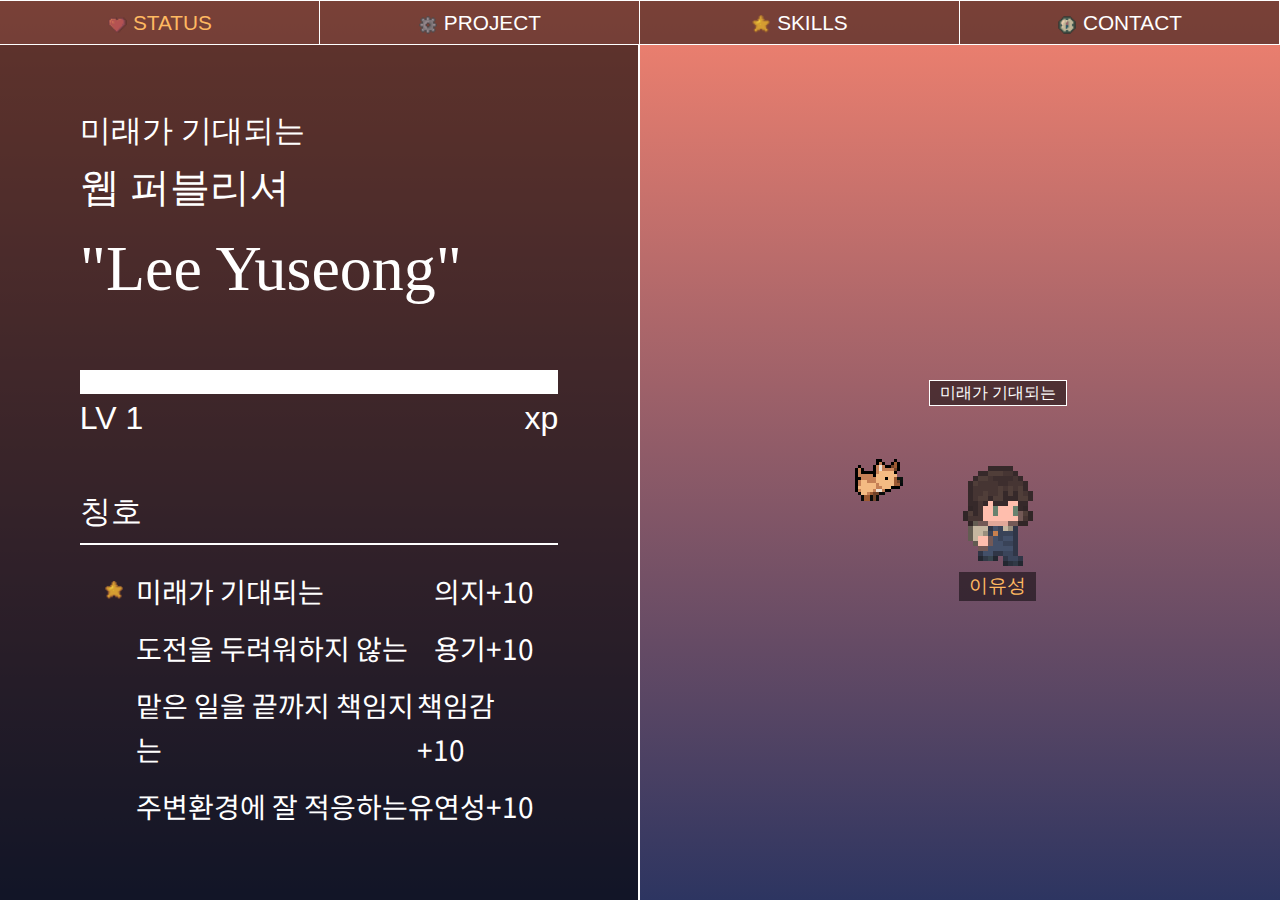
==== index.html @ 813fc41b "style:projectPage" ====
<!doctype html>
<html class="no-js" lang="en">
  <head>
    <meta charset="utf-8" />
    <meta http-equiv="x-ua-compatible" content="ie=edge">
    <meta name="viewport" content="width=device-width, initial-scale=1.0">
    <title>leeyuseong</title>
    
    <!-- desc -->
    <meta name="description" content="이유성 포트폴리오 사이트 입니다.">
    <meta name="keyword" content="웹디자이너,웹퍼블리셔,포트폴리오,자기소개,이력서">

    <!-- favicon -->
    <link rel="icon" href="favicon.ico" type="image/x-icon">
    
    <!-- op -->
    <meta property="og:type" content="website"> 
    <meta property="og:title" content="이유성 | 포트폴리오">
    <meta property="og:description" content="leeyuseong portfolio입니다">
    <meta property="og:image" content="asset/img/opImg.png">
    <meta property="og:url" content="https://leeyuseongportfolio.netlify.app/">

    <!-- webfont -->
    <link rel="preconnect" href="https://fonts.googleapis.com">
    <link rel="preconnect" href="https://fonts.gstatic.com" crossorigin>
    <link href="https://fonts.googleapis.com/css2?family=Noto+Sans+KR:wght@400;700&display=swap" rel="stylesheet">

    <!-- css -->
    <link rel="stylesheet" href="asset/css/normalize.css">
    <link rel="stylesheet" href="asset/css/foundation.min.css">
    <link rel="stylesheet" href="asset/css/style.css">

    <!-- js -->
    <script src="https://cdn.jsdelivr.net/npm/jquery@3.6.0/dist/jquery.min.js"></script>
    <script src="asset/src/foundation.min.js"></script>
    <script src="asset/src/core.js"></script>
  </head>

  <body>
    <div class="wrap">
      <nav>
        <ul class="gnb" data-mobile-app-filter-menu>
          <li class="is-active">
            <a href="#">
              <img src="asset/img/heart.png" alt="heart">
              <span>STATUS</span> 
            </a>
          </li>
          <li>
            <a href="#">
              <img src="asset/img/xhqsl.png" alt="toothedWheel">
              <span>PROJECT</span> 
            </a>
          </li>
          <li>
            <a href="#">
              <img src="asset/img/star.png" alt="star01">
              <span>SKILLS</span> 
            </a>
          </li>
          <li>
            <a href="#">
              <img src="asset/img/map.png" alt="contact">
              <span>CONTACT</span>  
            </a>
          </li>
        </ul>
        <ul class="projectNav">
          <li class="projectNavItem item01 is-active"><a href="#">잔고냉장고</a></li>
          <li class="projectNavItem item02"><a href="#">타워필라테스</a></li>
        </ul>
      </nav>

      <main>
          <div class="statusPage activePage">
            <div class="leftSection">
              <div class="container">
              <div class="nameTag">
                <div class="nameTxt">
                  <h3 class="activeTitle">미래가 기대되는</h3>
                  <h2 class="job">웹 퍼블리셔</h2>
                  <h1 class="myName">"Lee Yuseong"</h1>
                </div>
              </div>
            <div class="exp">
              <div class="fullBox">
                <div class="innerBox"></div>
              </div>
              <div class="expTxt">
                <div class="levelTxt">LV 
                  <span class="levelNum">1</span>
                </div>
                <div class="myExp">xp</div>
              </div>
            </div>
            <div class="title">
              <h3>칭호</h3>
              <ul class="titleList">
                <li class="titleItem equippedTitle">
                  <span class="nameTitle">미래가 기대되는</span>
                  <span class="titleEffet">의지+10</span>
                </li>
                <li class="titleItem">
                  <span class="nameTitle">도전을 두려워하지 않는</span>
                  <span class="titleEffet">용기+10</span>
                </li>
                <li class="titleItem">
                  <span class="nameTitle">맡은 일을 끝까지 책임지는</span>
                  <span class="titleEffet">책임감+10</span>
                </li>
                <li class="titleItem">
                  <span class="nameTitle">주변환경에 잘 적응하는</span>
                  <span class="titleEffet">유연성+10</span>
                </li>
              </ul>
            </div>
            </div>
            </div>
            <div class="rightSection">
              <div class="doggy">
                  <img src="asset/img/doggywalking.gif" alt="taniWalking">
              </div>
              <div class="me">
                <div class="titleBox">
                  미래가 기대되는
                </div>
                <img src="asset/img/meRight.gif" alt="meRight">
                <div class="nameBox">
                  이유성
                </div>
              </div>
            </div>
          </div>
          <div class="projectPage">
            <div class="leftSection">
              <div class="container">
                <section class="projectItem project01 activeProject">
                  <div class="headingContainer">
                    <h3 class="subtitle">01</h3>
                    <h3 class="subtitle">UI & UX Design</h3>
                    <h2 class="nameProject">잔고냉장고</h2>
                  </div>
                  <ul class="projectInfo">                
                    <li class="infoItem contribution">
                      <h4>기여도</h4>
                      <div class="desc">디자인 33%</div>
                    </li>
                    <li class="infoItem process">
                      <h4>설명</h4>
                      <div class="desc">
                        <ul>
                        </ul>
                      </div>
                    </li>
                  </ul>
                  <div class="moreinfo">
                    <a href="#" class="pilatesLink">자세히보기</a>
                    <a href="#" class="githubLink">코드보기</a>
                  </div>
                </section>
                <section class="projectItem project02">
                  <div class="headingContainer">
                    <h3 class="subtitle">02 <br></h3>
                    <h3 class="subtitle">Responsive Website</h3>
                    <h2 class="nameProject">타워필라테스</h2>
                    <div class="hashtag"><strong>&num;웹접근성 &num;웹표준 &num;시맨틱마크업 &num;CSSanimation</strong></div>
                  </div>
                  <ul class="projectInfo"> 
                    <li class="infoItem contribution">
                      <h4>기여도</h4>
                      <div class="desc">디자인 100% + 퍼블리싱 100%</div>
                    </li>
                    <li class="infoItem process">
                      <h4>설명</h4>
                      <div class="desc">
                        <ul>
                          <li><strong>&num; 디자인</strong></li>
                          <li>* ‘독일식 발레핏 필라테스 전문센터' 특징을 고려한 파스텔 컬러</li>
                          <li>* 부드러운 이미지라 굵고 투박한 선보단 얇은 선을 사용</li>
                          <li><strong>&num; 퍼블리싱</strong></li>
                          <li>* 바닐라 자바스크립트 : 스크롤 이벤트 + gnb 클릭 시 body가 밀리는 부분  </li>
                          <li>* 나머지 애니메이션은 css로 구현</li>

                        </ul>
                      </div>
                    </li>
                    <li class="infoItem">
                      <h4>리뷰</h4>
                      <div class="desc">
                        <ul>
                            <li><strong>&num; 디자인</strong></li>
                            <li>* 구상 시 display : grid, flex를 사용하여 퍼블리싱 할 것 고려함</li>
                            <li>* 실제로 퍼블리싱이 어렵지 않았음<br></li>
                            <li><strong>&num; 퍼블리싱</strong></li> 
                            <li>* 작업 당시 자바스크립트 학습중이라 미숙함 </li>
                            <li>* hamburger Menu 클릭 시 직선 변화 애니메이션 넣고 싶음</li>
                            <li>* input:checkbox 태그를 사용하여 순수 CSS animation로 구현</li>
                        </ul>
                      </div>
                    </li>
                  </ul>
                  <div class="moreinfo">
                    <a target="_blank" href="https://inspiring-minsky-9c538f.netlify.app/" class="pilatesLink">자세히보기</a>
                    <a href="https://github.com/meteor-or/pilatesSite" class="githubLink">코드보기</a>
                  </div>
                </section>
              </div>
            </div>
            <div class="rightSection">
              <div  class="frame">
                <div class="frameHeader">
                  <h4>잔고냉장고</h4>
                  <ul class="framebuttons">
                    <li class="minimization">
                      <span class="line ine1"></span>
                    </li>
                    <li class="windowedMode">
                      <span class="box"></span>
                    </li>
                    <li class="close">
                      <span class="line line2"></span>
                      <span class="line line3"></span>
                    </li>
                  </ul>
                </div>
                <div class="frameMain">
                  <img src="asset/img/towerpilates.jpg" alt="towerpilates">
                </div>
              </div>
            </div>
          </div>

              <div class="skillsPage">
                <div class="leftSection">
                  <div class="container">
                  <ul class="skillList">
                    <li class="skillItem">
                      <h3 class="nameSkill ht">html5 & css3</h3>
                    </li>
                    <li class="skillItem">
                      <h3 class="nameSkill js">javascript(ES6+)</h3>
                    </li>
                    <li class="skillItem">
                      <h3 class="nameSkill ph">photoshop,  illustrator, XD</h3>
                    </li>
                    <li class="skillItem">
                      <h3 class="nameSkill git">git & github</h3>
                    </li>
                  </ul>
                  </div>
              </div>
                <div class="rightSection">
                  <h3>DESCRIPTION</h3>
                  <div class="box">
                    <ul class="descTxt">
                      <li class="htTxt activeDesc">콘텐츠 내용에 알맞은 시맨틱 태그로 코드 작성</li> 
                      <li class="htTxt activeDesc">웹 표준 및 웹 접근성을 준수하여 반응형 웹사이트 제작</li>
                      <li class="jsTxt">자바스크립트 ES6문법 이해</li>
                      <li class="jsTxt">제이쿼리 활용하여 다채로운 동적 사이트 제작</li>
                      <li class="jsTxt">다양한 OpenAPI 사용 가능</li>
                      <li class="phTxt">웹 사이트의 시안과 프로토타입 구현</li>
                      <li class="phTxt">마케팅 콘텐츠 , 웹 앱 사이트, 앱 스플래시, UI 디자인 작업</li>
                      <li class="gitTxt">Git으로 코드 버전 관리 Gih Hub로 원할한 협업</li>
                    </ul>
                    
                  </div>
                </div>
            </div>  
            <div class="contactPage">
              <div class="leftSection">
                <div class='wrapper'>
                  <div role='button' class='retro-btn lg primary'>
                    <a class='btn' target="_blank" href="mailto:leonjelly2@naver.com"> 
                      <span class='btn-inner'>
                        <span class='content-wrapper'>
                          <span class='btn-content'>
                            <span class='btn-content-inner' label='CLICK ME!'>
                            </span>
                          </span>
                        </span>
                      </span>
                    </a>
                  </div>
                </div>
              </div>
              <div class="rightSection">
                <div class="frame">
                  <div class="frameHeader">
                    <h4>myroom.exe</h4>
                    <ul class="framebuttons">
                      <li class="minimization">
                        <span class="line ine1"></span>
                      </li>
                      <li class="windowedMode">
                        <span class="box"></span>
                      </li>
                      <li class="close">
                        <span class="line line2"></span>
                        <span class="line line3"></span>
                      </li>
                    </ul>
                  </div>
                  <div class="frameMain">
                    <div class="myroom">
                      <img src="asset/img/meSleep.gif" alt="meSleep">
                      <img src="asset/img/doggySleep.gif" alt="tani">
                      <div class="txtBox">
                        <img src="asset/img/script.png" alt="script">
                        <p class="taniScript">* 둘 다 자고 있다.</p>
                      </div>
                    </div></div>
                </div>     
              </div>
            </div>
          
        </div>

      </main>  
    </div>
    <script src="asset/src/main.js">
    </script>
  </body>
</html>
---- asset/css/style.css ----
/* webFont */
@font-face {
  font-family: "NeoDunggeunmo";
  src: url("https://cdn.jsdelivr.net/gh/projectnoonnu/noonfonts_2001@1.3/NeoDunggeunmo.woff")
    format("woff");
  font-weight: normal;
  font-style: normal;
  unicode-range: U+AC00- U+D7A3;
}
@font-face {
  font-family: "Roboto";
  font-style: normal;
  font-weight: 300;
  unicode-range: U+0041-005A, U+0061-007A, U+0030-0039;
}
@import url("https://fonts.googleapis.com/css2?family=Noto+Sans+KR:wght@400;700&display=swap");

.wrap {
  background: linear-gradient(#f3826f, #2d3561);
  width: 100vw;
  height: 100vh;
  color: #fff;
  font-family: "roboto", "Noto Sans KR", "NeoDunggeunmo", sans-serif;
  overflow: hidden;
}
ul {
  margin: 0;
  list-style: none;
}
h1,
h2,
h3,
h4 {
  font-family: "NeoDunggeunmo";
}
/* nav */
.gnb {
  font-family: "NeoDunggeunmo", sans-serif;
  display: -webkit-flex;
  display: -ms-flexbox;
  display: flex;
  list-style-type: none;
  -webkit-justify-content: space-around;
  -ms-flex-pack: distribute;
  justify-content: space-around;
  margin: 0;
  height: 5vh;
  -webkit-align-items: center;
  -ms-flex-align: center;
  align-items: center;
  border-top: 1px solid #fff;
  border-bottom: 1px solid #fff;
  background-color: rgba(0, 0, 0, 0.5);
  font-size: 1.3rem;
}
.projectNav {
  font-family: "NeoDunggeunmo", sans-serif;
  display: -webkit-flex;
  display: -ms-flexbox;
  display: flex;
  background-color: rgba(0, 0, 0, 0.5);
}
.gnb li {
  border-right: 1px solid #fff;
  width: 25%;
  text-align: center;
}
.gnb li a {
  color: #fff;
  display: block;
  height: 2.8125rem;
  line-height: 2.8125rem;
}
.gnb li img {
  width: 20px;
}
.gnb li.is-active a {
  color: #ffb961;
}
.projectNav li.is-active a {
  color: #ff8474;
}
.projectNav {
  font-family: "NeoDunggeunmo", sans-serif;
  display: none;
  list-style-type: none;
  -webkit-justify-content: space-around;
  -ms-flex-pack: distribute;
  justify-content: space-around;
  margin: 0;
  height: 2.8125rem;
  -webkit-align-items: center;
  -ms-flex-align: center;
  align-items: center;
  border-bottom: 2px solid #fff;
  background-color: rgba(0, 0, 0, 0.5);
  font-size: 1.2rem;
  display: none;
}
.projectNavItem {
  border-right: 2px solid #fff;
}
.projectNavItem {
  width: 25%;
  text-align: center;
}
.projectNavItem a {
  color: #fff;
  display: block;
  height: 2.8125rem;
  line-height: 2.8125rem;
}
.activeFlex {
  display: flex;
  justify-content: flex-start;
}
/* main */

.container {
  width: 75%;
  margin: 10% auto;
}
.leftSection {
  width: 50vw;
  height: 95vh;
  background-color: rgba(0, 0, 0, 0.6);
  border-right: 2px solid #fff;
}
.rightSection {
  width: 50vw;
  height: 95vh;
}

/* statusPage */

.statusPage {
  display: none;
  background: url(https://s3.us-west-2.amazonaws.com/secure.notion-static.com/80d896a8-768b-462c-925f-4fc88f3f2fa0/bg22.gif?X-Amz-Algorithm=AWS4-HMAC-SHA256&X-Amz-Credential=AKIAT73L2G45O3KS52Y5%2F20210913%2Fus-west-2%2Fs3%2Faws4_request&X-Amz-Date=20210913T164911Z&X-Amz-Expires=86400&X-Amz-Signature=0a601115f9487e2da9a6c6a6de953f8863f45f713446283ec2df58bf2f92af90&X-Amz-SignedHeaders=host&response-content-disposition=filename%20%3D%22bg22.gif%22);
  width: 100vw;
}

.nameTag {
  display: flex;
  text-align: left;
  justify-content: space-between;
  align-items: flex-end;
  font-size: 36px;
  margin-bottom: 48px;
  font-weight: normal;
}
.nameTxt .myName {
  font-size: 64px;
  font-weight: normal;
}
.nameTag img[alt="me"] {
  width: 30%;
}

.exp {
  font-family: "NeoDunggeunmo", sans-serif;
  margin-bottom: 10%;
}
.exp .fullBox {
  width: 100%;
  height: 24px;
  border: 4px solid #fff;
}

.exp .innerBox {
  height: 20px;
  background-color: #fff;
  animation: expLevelup 3s infinite;
}
@keyframes expLevelup {
  from {
    width: 0%;
  }
  to {
    width: 100%;
  }
}
.exp .expTxt {
  display: flex;
  justify-content: space-between;
  font-size: 32px;
}

.expTxt .level {
  margin-left: 5px;
}

.title h3 {
  border-bottom: 2px solid #fff;
  font-family: "NeoDunggeunmo";
  padding-bottom: 10px;
}
.titleList {
  font-size: 28px;
  font-family: "Noto Sans KR", sans-serif;
  margin: 24px;
  margin-left: 24px;
}
.titleItem {
  margin-top: 12px;
  display: flex;
  justify-content: space-between;
  cursor: pointer;
}
.titleEffect {
  position: relative;
  right: 0;
}
.nameTitle {
  padding-left: 32px;
}
.equippedTitle {
  background: url(../img/star.png) no-repeat;
  background-position: left 50%;
  background-size: 20px;
}
.statusPage .rightSection {
  display: flex;
  flex-direction: row;
  justify-content: center;
  align-items: center;
}
.rightSection .me {
  font-family: "NeoDunggeunmo";
  position: relative;
  display: flex;
  justify-content: center;
  flex-direction: column;
  align-items: center;
}
.rightSection .titleBox {
  background: rgba(0, 0, 0, 0.5);
  border: 1px solid #fff;
  color: #fff;
  padding: 0 10px;
}
.rightSection .nameBox {
  position: absolute;
  bottom: -35px;
  margin-top: 20px;
  font-size: 1.2rem;
  background-color: rgba(0, 0, 0, 0.5);
  padding: 0 10px;
  color: #ffb961;
}
.rightSection img[alt="taniWalking"] {
}

/**** projectPage ****/

.projectPage .leftSection {
  overflow-y: scroll;
  height: 90vh;
}
.projectPage .leftSection::-webkit-scrollbar {
  background-color: rgba(0, 0, 0, 0);
  width: 10px;
}
.projectPage .leftSection::-webkit-scrollbar-thumb {
  background-color: rgba(0, 0, 0, 0.5);
  border-radius: 20px;
  border: 1px solid rgba(255, 255, 255, 0.4);
}
.projectPage {
  display: none;
}
.projectPage .container {
  width: 90%;
  margin: 0 auto;
  background: rgba(0, 0, 0, 0.3);
  border: thick double #fff;
}
.projectPage h3 {
  font-size: 36px;
  margin-bottom: 0;
}
.projectPage .headingContainer {
  padding: 28px 0;
  text-indent: 28px;
  color: #fff;
  letter-spacing: 0.05em;
  border-bottom: 2px dashed #fff;
}
.nameProject {
  color: #3dd39e;
  text-shadow: 4px 4px 0px #000, 7px 7px 0px rgba(0, 0, 0, 0.2);
}
.projectInfo {
  padding: 72px 0 72px 10px;
  font-size: 24px;
}
.hashtag {
  font-size: 1.5rem;
  text-shadow: none;
}
.projectInfo .desc {
  font-size: 1.3rem;
}
.infoItem ul {
  margin: 0;
}
.desc li {
  background-size: 18px;
  margin-bottom: 10px;
  margin-left: 28px;
}
.infoItem .desc li:nth-child(3) {
  margin-bottom: 48px;
}
.projectInfo .infoItem {
  display: flex;
  justify-content: space-between;
  margin-bottom: 72px;
  flex-direction: column;
}
.contribution .desc {
  text-indent: 28px;
}
.projectInfo .infoItem h4 {
  font-family: "Noto Sans KR", sans-serif;
  width: 20%;
  padding: 5px 10px;
  font-size: 28px;
  color: #fff;
  border-left: 3px solid #fff;
  font-weight: bold;
  text-align: left;
  padding-left: 20px;
  margin-bottom: 36px;
}
.projectInfo .infoItem strong {
  color: #3dd39e;
  /* text-shadow: 4px 4px 0px #8634ff, 7px 7px 0px rgba(0, 0, 0, 0.2); */
  padding: 5px 10px;
  margin-top: 28px;
  font-size: 1.8rem;
}
.moreinfo {
  width: 100%;
  display: flex;
  border-top: 2px solid #fff;
  border-bottom: 4px solid #fff;
  font-family: "NeoDunggeunmo", sans-serif;
}
.moreinfo a {
  width: 50%;
  height: 100px;
  line-height: 100px;
  text-align: center;
  font-size: 1.8rem;
  color: #fff;
}
.moreinfo .pilatesLink {
  border-right: 2px solid #fff;
}
/* windowsFrame */

.rightSection .frame {
  width: 90%;
  margin: 50px auto;
  height: 80vh;
  background-color: #c2c2c3;
  border-top: 7px solid #e3e3e3;
  border-left: 7px solid #e3e3e3;
  border-right: 7px solid #6d6e70;
  border-bottom: 7px solid #6d6e70;
  animation: fadeUp forwards 0.5s;
}

@keyframes fadeUp {
  from {
    opacity: 0;
    transform: translateY(60%);
  }
  to {
    opacity: 1;
    transform: translateY(0);
  }
}

.frameHeader {
  background-color: #2d3561;
  display: flex;
  justify-content: space-between;
  align-items: center;
  padding-left: 24px;
}
.framebuttons {
  display: flex;
}
.framebuttons li {
  position: relative;
  width: 24px;
  height: 24px;
  margin-right: 10px;
  background-color: #c2c2c3;
  border-top: 1px solid #e3e3e3;
  border-left: 1px solid #e3e3e3;
  border-right: 1px solid #6d6e70;
  border-bottom: 1px solid #6d6e70;
}

.framebuttons .line {
  display: block;
  position: absolute;
  width: 20px;
  height: 3px;
  background-color: #000;
}
.minimization .line1 {
  bottom: 0;
}
.windowedMode .box {
  display: block;
  position: absolute;
  width: 20px;
  height: 20px;
  border: 2px solid #000;
  border-top: 4px solid #000;
}
.close .line2 {
  top: 50%;
  transform: translateY(-50%) rotate(45deg);
}
.close .line3 {
  bottom: 50%;
  transform: translateY(50%) rotate(-45deg);
}

.frameMain {
  background-color: #000;
  background-size: cover;
  overflow-y: scroll;
  width: 98%;
  height: 90%;
  margin: 10px auto;
  border: 7px solid #6d6e70;
}
.frameMain img[alt="towerpilates"] {
  width: 100%;
}
/* skills */

.skillsPage {
  display: none;
}
.skillsPage .container {
  margin: 30% auto;
}
.skillItem {
  margin-bottom: 32px;
}
.nameSkill:hover {
  cursor: pointer;
  color: orange;
}
.nameSkill {
  font-family: "roboto", sans-serif;
  font-weight: bold;
  border-left: 5px solid #fff;
  padding-left: 31px;
  text-transform: uppercase;
}
.descSkill {
  font-size: 20px;
  padding-left: 31px;
  text-align-last: left;
  font-weight: ;
}
.skillsPage .rightSection {
  display: flex;
  flex-direction: column;
  align-items: center;
  margin-top: 200px;
}

.box {
  width: 70%;
  border: 4px solid #fff;
  text-align: left;
}
.descTxt {
  margin-left: 28px;
  list-style: disc;
  font-size: 24px;
}

.box li {
  margin: 28px;
  display: none;
}

.descTxt .activeDesc {
  display: list-item;
}
/* contact */

.contactPage {
  font-family: "NeoDunggeunmo";
  display: none;
}
.contactPage .leftSection {
  display: flex;
  align-items: center;
  justify-content: center;
}
.contactPage .leftSection .contactBox {
  border: 3px solid #fff;
  width: fit-content;
  padding: 10px 20px;
  font-size: 2rem;
  color: #fff;
}
.rightSection .contactPage {
  display: flex;
  flex-direction: column;
  align-items: center;
}
.contactPage img[alt="windowsFrame"] {
  position: relative;
  width: 100%;
  height: 80%;
}
.contactPage .myroom {
  height: 100%;
  background: url(../img/myroomNight.png) 50% 0 / 600px no-repeat;
  position: relative;
}
.contactPage img[alt="tani"] {
  position: absolute;
  width: 10%;
  right: 20%;
  top: 50%;
  transform: translateY(50%);
}
.contactPage img[alt="meSleep"] {
  position: absolute;
  right: 21%;
  top: 25%;
}
.contactPage .txtBox {
  position: absolute;
  right: 50%;
  transform: translateX(50%);
  bottom: 0;
  width: 70%;
}
.contactPage .taniScript {
  font-family: "NeoDunggeunmo";
  font-size: 28px;
  margin-left: 36px;
  color: #000;
  position: absolute;
  top: 0;
  line-height: 200px;
}
.contactPage img[alt="script"] {
  width: 300%;
}
.activePage {
  display: flex;
}
.projectItem {
  display: none;
}
.activeProject {
  display: block;
  margin: 10px;
}

/* contactButton */
.wrapper {
  position: relative;
  display: inline-block;
  margin: 35px auto;
}
.header-wrap {
  display: block;
  width: auto;
  height: auto;
  padding: 0;
  text-align: center;
  font-size: 25px;
  font-family: "Press Start 2P", cursive;
  transform: perspective(200px) rotateX(10deg);
  letter-spacing: 0.1em;
  user-select: none;
  text-shadow: 0 -1px 0 #fff, 0 1px 0 #004d40, 0 2px 0 #00483b, 0 3px 0 #004639,
    0 4px 0 #004336, 0 5px 0 #004134, 0 6px 0 #003f32, 0 7px 0 #003d30,
    0 8px 0 #003a2d, 0 9px 0 #00382b, 0 10px 0 #003528, 0 11px 0 #003225,
    0 12px 0 #002f22, 0 13px 0 #002b1e, 0 14px 0 #00281c, 0 15px 0 #001f13,
    0 22px 30px rgba(0, 0, 0, 0.9), 0 22px 30px rgba(0, 0, 0, 0.9),
    0 22px 15px rgba(0, 0, 0, 0.9), 0 11px 15px rgba(0, 0, 0, 0.9),
    0 15px 20px rgba(0, 0, 0, 0.9), 0 15px 11px rgba(0, 0, 0, 0.9),
    0 16px 11px rgba(0, 0, 0, 0.9);
  transition: text-shadow 0.3s ease 0.3s, transform 0.3s ease 0.3s,
    letter-spacing 0.3s ease 0.3s;
}
.header-wrap:hover {
  transition: text-shadow 0.33s ease, transform 0.3s ease,
    letter-spacing 0.3s ease;
  text-shadow: 0 0 0 #004134, 0 1px 0 #00483b, 0 2px 0 #003528,
    0 3px 3px rgba(0, 0, 0, 0.9);
  transform: translate(0px, 15px) perspective(200px) rotateX(10deg);
  letter-spacing: 0.125em;
}
.retro-btn {
  text-transform: uppercase;
  background: 0 0;
}
.retro-btn.lg .btn {
  width: 294px;
  height: 54px;
  font-size: 17px;
  line-height: 50px;
}
.retro-btn.lg
  .btn
  .btn-inner
  .content-wrapper
  .btn-content
  .btn-content-inner:before {
  padding-top: 0;
  letter-spacing: 0.15em;
}
.retro-btn.sm .btn {
  width: 165px;
  height: 37px;
  font-size: 10.5px;
  line-height: 32.5px;
}
.retro-btn.sm
  .btn
  .btn-inner
  .content-wrapper
  .btn-content
  .btn-content-inner:before {
  padding-top: 0;
}
.retro-btn.primary .btn .btn-inner .content-wrapper:before {
  background-color: #051d41;
}
.retro-btn.primary .btn .btn-inner .content-wrapper .btn-content {
  background-color: #0d47a1;
}
.retro-btn .btn {
  -webkit-user-select: none;
  -moz-user-select: none;
  -ms-user-select: none;
  user-select: none;
  -webkit-box-sizing: border-box;
  box-sizing: border-box;
  display: inline-block;
  vertical-align: middle;
  padding-top: 3px;
  position: relative;
  cursor: pointer;
  font-weight: 600;
  font-family: inherit;
  font-style: normal;
  letter-spacing: 0;
  text-rendering: auto;
  text-decoration: none;
  text-align: center;
  -webkit-transition: opacity 0.1s ease-out;
  transition: opacity 0.1s ease-out;
  z-index: 5;
  -webkit-font-smoothing: antialiased;
  width: 240px;
  height: 46px;
  font-size: 12px;
  line-height: 24px;
  background-color: transparent;
  text-decoration-color: initial;
  border-color: initial;
  -webkit-tap-highlight-color: transparent;
}
.retro-btn .btn,
.retro-btn .btn:focus {
  outline-color: 0;
  outline-style: none;
  outline-width: 0;
}
.retro-btn .btn:hover .btn-content-inner:before {
  background-color: rgba(13, 13, 13, 0.1);
}
.retro-btn .btn:before {
  content: " ";
  background-color: rgba(13, 13, 13, 0.3);
  width: calc(100% - 2px);
  height: calc(100% - 4px);
  bottom: -1px;
  left: 1px;
  position: absolute;
  border-radius: 3px;
  z-index: 1;
  -webkit-transition: background 0.12s ease-out,
    -webkit-transform 0.12s ease-out;
  transition: background 0.12s ease-out, -webkit-transform 0.12s ease-out;
  transition: transform 0.12s ease-out, background 0.12s ease-out;
  transition: transform 0.12s ease-out, background 0.12s ease-out,
    -webkit-transform 0.12s ease-out;
}
.retro-btn .btn.btn-left:before {
  -webkit-transform: skewY(1deg) translate3d(0, -0.5px, 0);
  transform: skewY(1deg) translate3d(0, -0.5px, 0);
}
.retro-btn .btn.btn-left .btn-content {
  -webkit-transform: skewY(-1deg);
  transform: skewY(-1deg);
}
.retro-btn .btn.btn-right:before {
  -webkit-transform: skewY(-1deg) translate3d(0, -0.5px, 0);
  transform: skewY(-1deg) translate3d(0, -0.5px, 0);
}
.retro-btn .btn.btn-right .btn-content {
  -webkit-transform: skewY(1deg);
  transform: skewY(1deg);
}
.retro-btn .btn.btn-center:before {
  -webkit-transform: translate3d(0, -1px, 0);
  transform: translate3d(0, -1px, 0);
}
.retro-btn .btn.btn-center .btn-content {
  -webkit-transform: translate3d(0, 1px, 0);
  transform: translate3d(0, 1px, 0);
}
.retro-btn .btn.btn-active .btn-inner .content-wrapper .btn-content {
  -webkit-transition: background 0.12s ease-out, color 0.12s ease-out,
    -webkit-transform 0.12s ease-out;
  transition: background 0.12s ease-out, color 0.12s ease-out,
    -webkit-transform 0.12s ease-out;
  transition: transform 0.12s ease-out, background 0.12s ease-out,
    color 0.12s ease-out;
  transition: transform 0.12s ease-out, background 0.12s ease-out,
    color 0.12s ease-out, -webkit-transform 0.12s ease-out;
  -webkit-transform: translate3d(0, 2px, 0);
  transform: translate3d(0, 2px, 0);
}
.retro-btn
  .btn.btn-active
  .btn-inner
  .content-wrapper
  .btn-content
  .btn-content-inner {
  opacity: 0.1;
}
.retro-btn .btn.btn-active:before {
  -webkit-transform: translate3d(0, -3px, 0);
  transform: translate3d(0, -3px, 0);
}
.retro-btn .btn .btn-inner {
  display: block;
  height: 100%;
}
.retro-btn .btn .btn-inner .content-wrapper {
  position: relative;
  font-family: inherit;
  display: -webkit-box;
  display: -ms-flexbox;
  display: flex;
  -webkit-box-align: stretch;
  -ms-flex-align: stretch;
  align-items: stretch;
  width: 100%;
  height: calc(100% - 3px);
  margin-top: -3px;
}
.retro-btn .btn .btn-inner .content-wrapper:after,
.retro-btn .btn .btn-inner .content-wrapper:before,
.retro-btn .btn .btn-inner .content-wrapper .btn-content:after,
.retro-btn .btn .btn-inner .content-wrapper .btn-content:before,
.retro-btn
  .btn
  .btn-inner
  .content-wrapper
  .btn-content
  .btn-content-inner:before {
  display: block;
  position: absolute;
  width: 100%;
  height: 100%;
  top: 0;
  left: 0;
}
.retro-btn .btn .btn-inner .content-wrapper:before {
  background-image: initial;
  background-color: #004d40;
  content: " ";
  border-radius: 3px;
  top: auto;
  bottom: -3px;
  z-index: 1;
  -webkit-transition: background 0.185s ease-out,
    -webkit-transform 0.185s ease-out;
  transition: background 0.185s ease-out, -webkit-transform 0.185s ease-out;
  transition: transform 0.185s ease-out, background 0.185s ease-out;
  transition: transform 0.185s ease-out, background 0.185s ease-out,
    -webkit-transform 0.185s ease-out;
}
.retro-btn .btn .btn-inner .content-wrapper:after {
  background-color: rgba(13, 13, 13, 0.15);
  content: " ";
  border-radius: 3px;
  z-index: 3;
  width: 0;
  top: 2px;
}
.retro-btn .btn .btn-inner .content-wrapper .btn-content {
  background-image: initial;
  background-color: #26a69a;
  color: #ebf1f8;
  position: relative;
  display: -webkit-box;
  display: -ms-flexbox;
  display: flex;
  -webkit-box-flex: 1;
  -ms-flex: 1;
  flex: 1;
  -webkit-box-align: center;
  -ms-flex-align: center;
  align-items: center;
  -webkit-box-pack: center;
  -ms-flex-pack: center;
  justify-content: center;
  border-radius: 3px;
  text-indent: 0;
  z-index: 3;
  overflow: hidden;
  padding: 0 16px;
  -webkit-transition: border 0.185s ease-out, background 0.185s ease-out,
    color 0.185s ease-out, -webkit-transform 0.185s ease-out;
  transition: border 0.185s ease-out, background 0.185s ease-out,
    color 0.185s ease-out, -webkit-transform 0.185s ease-out;
  transition: border 0.185s ease-out, transform 0.185s ease-out,
    background 0.185s ease-out, color 0.185s ease-out;
  transition: border 0.185s ease-out, transform 0.185s ease-out,
    background 0.185s ease-out, color 0.185s ease-out,
    -webkit-transform 0.185s ease-out;
}
.retro-btn .btn .btn-inner .content-wrapper .btn-content:before,
.retro-btn .btn .btn-inner .content-wrapper .btn-content:after {
  display: -webkit-box;
  display: -ms-flexbox;
  display: flex;
  -webkit-box-align: center;
  -ms-flex-align: center;
  align-items: center;
  -webkit-box-pack: center;
  -ms-flex-pack: center;
  justify-content: center;
  color: rgba(255, 255, 255, 0.8);
  opacity: 0;
  -webkit-transition: opacity 0.1125s ease-out 0.05s,
    -webkit-transform 0.185s ease-out 0.05s;
  transition: opacity 0.1125s ease-out 0.05s,
    -webkit-transform 0.185s ease-out 0.05s;
  transition: transform 0.185s ease-out 0.05s, opacity 0.1125s ease-out 0.05s;
  transition: transform 0.185s ease-out 0.05s, opacity 0.1125s ease-out 0.05s,
    -webkit-transform 0.185s ease-out 0.05s;
}
.retro-btn .btn .btn-inner .content-wrapper .btn-content:before {
  content: " ";
  -webkit-transform: translate3d(0, 50%, 0);
  transform: translate3d(0, 50%, 0);
}
.retro-btn .btn .btn-inner .content-wrapper .btn-content:after {
  content: " ";
  -webkit-transform: translate3d(0, -50%, 0);
  transform: translate3d(0, -50%, 0);
}
.retro-btn .btn .btn-inner .content-wrapper .btn-content .btn-content-inner {
  display: block;
  -webkit-transition: opacity 75ms ease-out 0.1125s;
  transition: opacity 75ms ease-out 0.1125s;
}
.retro-btn
  .btn
  .btn-inner
  .content-wrapper
  .btn-content
  .btn-content-inner:before {
  content: attr(label);
  padding-top: 9.5px;
  font-size: 0.8em;
  letter-spacing: 0.06em;
  -webkit-transition: opacity 0.3s ease-out, background-color 0.1125s ease-in;
  transition: opacity 0.3s ease-out, background-color 0.1125s ease-in;
  opacity: 1;
  z-index: -1;
}
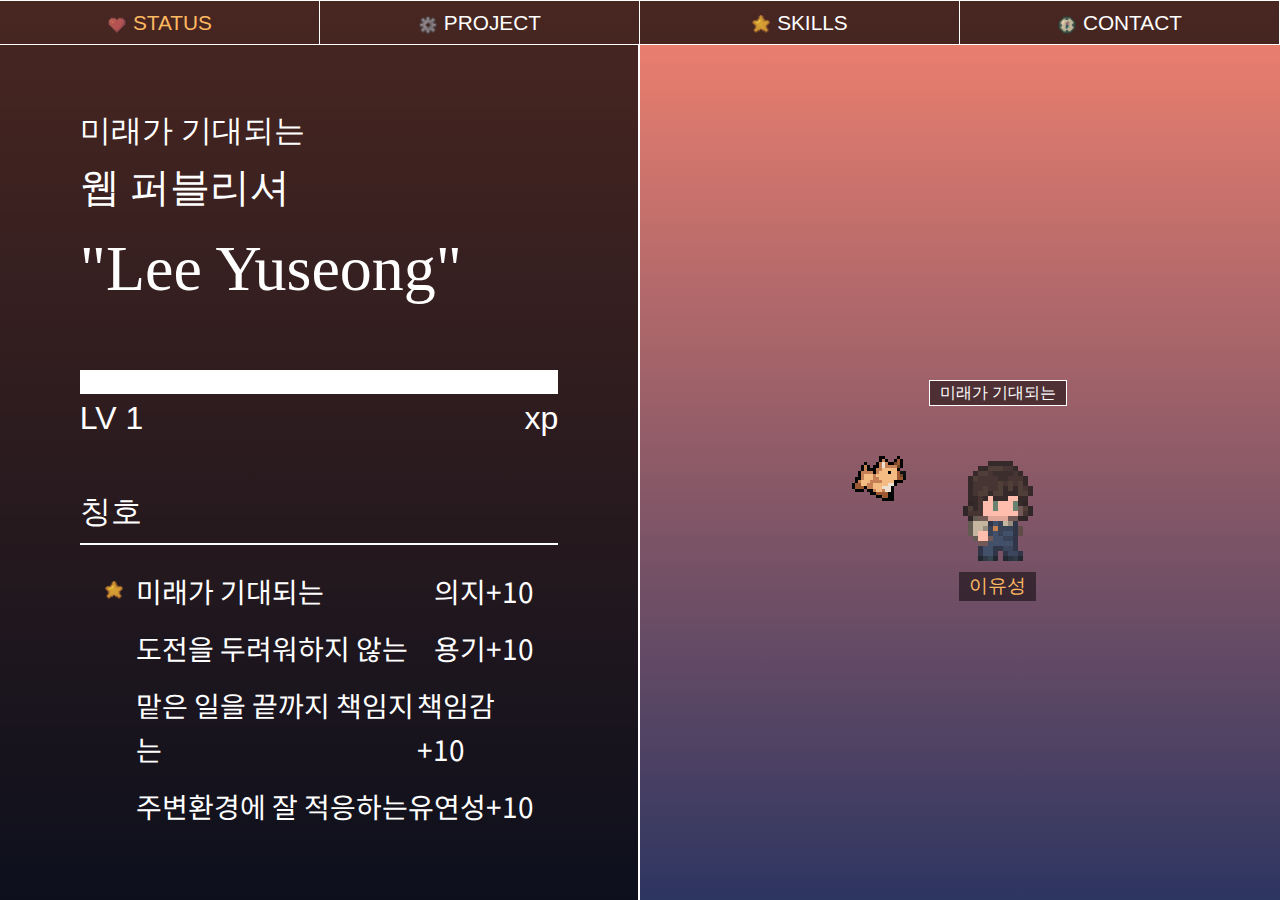
==== commit 07385846: "Feature:json파일을 이용해서 project 내용 추가" ====
--- a/index.html
+++ b/index.html
@@ -32,7 +32,7 @@
 
     <!-- js -->
     <script src="https://cdn.jsdelivr.net/npm/jquery@3.6.0/dist/jquery.min.js"></script>
-    <script src="asset/src/foundation.min.js"></script>
+    <script src="https://cdn.jsdelivr.net/npm/animejs@3.1.0/lib/anime.js?ver=5.3.2"></script>
     <script src="asset/src/core.js"></script>
   </head>
 
@@ -68,6 +68,7 @@
         <ul class="projectNav">
           <li class="projectNavItem item01 is-active"><a href="#">잔고냉장고</a></li>
           <li class="projectNavItem item02"><a href="#">타워필라테스</a></li>
+          <li class="projectNavItem item03"><a href="#">레고 시티경찰</a></li>
         </ul>
       </nav>
 
@@ -96,7 +97,7 @@
             <div class="title">
               <h3>칭호</h3>
               <ul class="titleList">
-                <li class="titleItem equippedTitle">
+                <li  class="titleItem equippedTitle">
                   <span class="nameTitle">미래가 기대되는</span>
                   <span class="titleEffet">의지+10</span>
                 </li>
@@ -134,74 +135,41 @@
           <div class="projectPage">
             <div class="leftSection">
               <div class="container">
-                <section class="projectItem project01 activeProject">
+                <section class="projectItem activeProject">
                   <div class="headingContainer">
-                    <h3 class="subtitle">01</h3>
-                    <h3 class="subtitle">UI & UX Design</h3>
-                    <h2 class="nameProject">잔고냉장고</h2>
-                  </div>
-                  <ul class="projectInfo">                
+                    <div class="hashtag ezkorry-roller"><span>바보바보</span></div>
+                  </div>
+                  <ul class="projectInfo"> 
                     <li class="infoItem contribution">
-                      <h4>기여도</h4>
-                      <div class="desc">디자인 33%</div>
+                      <h4 class="headingOfProject">CONTRIBUTION</h4>
+                      <div class="descOfContribution"></div>
+                    </li>
+                    <li class="infoItem">
+                      <h4 class="headingOfProject">DESCRIOTION</h4>
+                      <div class="descOfDetail">
+                        <ul >
+                        </ul>
+                      </div>
                     </li>
                     <li class="infoItem process">
-                      <h4>설명</h4>
-                      <div class="desc">
+                      <h4 class="headingOfProject">PROCESS</h4>
+                      <div class="descOfProcess">
                         <ul>
                         </ul>
                       </div>
                     </li>
+                    <li class="infoItem">
+                      <h4 class="headingOfProject">REVIEW</h4>
+                      <div class="descOfReview">
+                        <ul>
+
+                        </ul>
+                      </div>
+                    </li>
                   </ul>
                   <div class="moreinfo">
-                    <a href="#" class="pilatesLink">자세히보기</a>
-                    <a href="#" class="githubLink">코드보기</a>
-                  </div>
-                </section>
-                <section class="projectItem project02">
-                  <div class="headingContainer">
-                    <h3 class="subtitle">02 <br></h3>
-                    <h3 class="subtitle">Responsive Website</h3>
-                    <h2 class="nameProject">타워필라테스</h2>
-                    <div class="hashtag"><strong>&num;웹접근성 &num;웹표준 &num;시맨틱마크업 &num;CSSanimation</strong></div>
-                  </div>
-                  <ul class="projectInfo"> 
-                    <li class="infoItem contribution">
-                      <h4>기여도</h4>
-                      <div class="desc">디자인 100% + 퍼블리싱 100%</div>
-                    </li>
-                    <li class="infoItem process">
-                      <h4>설명</h4>
-                      <div class="desc">
-                        <ul>
-                          <li><strong>&num; 디자인</strong></li>
-                          <li>* ‘독일식 발레핏 필라테스 전문센터' 특징을 고려한 파스텔 컬러</li>
-                          <li>* 부드러운 이미지라 굵고 투박한 선보단 얇은 선을 사용</li>
-                          <li><strong>&num; 퍼블리싱</strong></li>
-                          <li>* 바닐라 자바스크립트 : 스크롤 이벤트 + gnb 클릭 시 body가 밀리는 부분  </li>
-                          <li>* 나머지 애니메이션은 css로 구현</li>
-
-                        </ul>
-                      </div>
-                    </li>
-                    <li class="infoItem">
-                      <h4>리뷰</h4>
-                      <div class="desc">
-                        <ul>
-                            <li><strong>&num; 디자인</strong></li>
-                            <li>* 구상 시 display : grid, flex를 사용하여 퍼블리싱 할 것 고려함</li>
-                            <li>* 실제로 퍼블리싱이 어렵지 않았음<br></li>
-                            <li><strong>&num; 퍼블리싱</strong></li> 
-                            <li>* 작업 당시 자바스크립트 학습중이라 미숙함 </li>
-                            <li>* hamburger Menu 클릭 시 직선 변화 애니메이션 넣고 싶음</li>
-                            <li>* input:checkbox 태그를 사용하여 순수 CSS animation로 구현</li>
-                        </ul>
-                      </div>
-                    </li>
-                  </ul>
-                  <div class="moreinfo">
-                    <a target="_blank" href="https://inspiring-minsky-9c538f.netlify.app/" class="pilatesLink">자세히보기</a>
-                    <a href="https://github.com/meteor-or/pilatesSite" class="githubLink">코드보기</a>
+                    <a class="siteLink" target="_blank" href="#">새창으로보기</a>
+                    <a class="githubLink" target="_blank" href="#">과정보기(노션)</a>
                   </div>
                 </section>
               </div>
@@ -209,7 +177,7 @@
             <div class="rightSection">
               <div  class="frame">
                 <div class="frameHeader">
-                  <h4>잔고냉장고</h4>
+                  <h4 class="titleOfFrame">잔고냉장고</h4>
                   <ul class="framebuttons">
                     <li class="minimization">
                       <span class="line ine1"></span>
@@ -224,7 +192,8 @@
                   </ul>
                 </div>
                 <div class="frameMain">
-                  <img src="asset/img/towerpilates.jpg" alt="towerpilates">
+                  <iframe  class="contentInnerFrame " src="https://towerpilates.netlify.app" frameborder="0"></iframe>
+
                 </div>
               </div>
             </div>
@@ -258,6 +227,7 @@
                       <li class="jsTxt">자바스크립트 ES6문법 이해</li>
                       <li class="jsTxt">제이쿼리 활용하여 다채로운 동적 사이트 제작</li>
                       <li class="jsTxt">다양한 OpenAPI 사용 가능</li>
+                      <li class="jsTxt">ajax와 json 사용 가능</li>
                       <li class="phTxt">웹 사이트의 시안과 프로토타입 구현</li>
                       <li class="phTxt">마케팅 콘텐츠 , 웹 앱 사이트, 앱 스플래시, UI 디자인 작업</li>
                       <li class="gitTxt">Git으로 코드 버전 관리 Gih Hub로 원할한 협업</li>
--- a/asset/css/style.css
+++ b/asset/css/style.css
@@ -32,6 +32,13 @@
 h3,
 h4 {
   font-family: "NeoDunggeunmo";
+}
+a {
+  display: block;
+}
+.ezkorry-roller {
+  overflow: hidden;
+  white-space: nowrap;
 }
 /* nav */
 .gnb {
@@ -50,15 +57,10 @@
   align-items: center;
   border-top: 1px solid #fff;
   border-bottom: 1px solid #fff;
-  background-color: rgba(0, 0, 0, 0.5);
+  background-color: rgba(0, 0, 0, 0.7);
   font-size: 1.3rem;
 }
 .projectNav {
-  font-family: "NeoDunggeunmo", sans-serif;
-  display: -webkit-flex;
-  display: -ms-flexbox;
-  display: flex;
-  background-color: rgba(0, 0, 0, 0.5);
 }
 .gnb li {
   border-right: 1px solid #fff;
@@ -93,7 +95,7 @@
   -ms-flex-align: center;
   align-items: center;
   border-bottom: 2px solid #fff;
-  background-color: rgba(0, 0, 0, 0.5);
+  background-color: rgba(0, 0, 0, 0.7);
   font-size: 1.2rem;
   display: none;
 }
@@ -123,7 +125,7 @@
 .leftSection {
   width: 50vw;
   height: 95vh;
-  background-color: rgba(0, 0, 0, 0.6);
+  background-color: rgba(0, 0, 0, 0.7);
   border-right: 2px solid #fff;
 }
 .rightSection {
@@ -135,7 +137,7 @@
 
 .statusPage {
   display: none;
-  background: url(https://s3.us-west-2.amazonaws.com/secure.notion-static.com/80d896a8-768b-462c-925f-4fc88f3f2fa0/bg22.gif?X-Amz-Algorithm=AWS4-HMAC-SHA256&X-Amz-Credential=AKIAT73L2G45O3KS52Y5%2F20210913%2Fus-west-2%2Fs3%2Faws4_request&X-Amz-Date=20210913T164911Z&X-Amz-Expires=86400&X-Amz-Signature=0a601115f9487e2da9a6c6a6de953f8863f45f713446283ec2df58bf2f92af90&X-Amz-SignedHeaders=host&response-content-disposition=filename%20%3D%22bg22.gif%22);
+  background: url(../img/bg22.gif);
   width: 100vw;
 }
 
@@ -170,14 +172,6 @@
   height: 20px;
   background-color: #fff;
   animation: expLevelup 3s infinite;
-}
-@keyframes expLevelup {
-  from {
-    width: 0%;
-  }
-  to {
-    width: 100%;
-  }
 }
 .exp .expTxt {
   display: flex;
@@ -279,23 +273,26 @@
   margin-bottom: 0;
 }
 .projectPage .headingContainer {
+  text-indent: 28px;
+  letter-spacing: 0.05em;
+}
+.mainTitle {
+  color: #03c4a1;
+  -webkit-text-stroke: 1px #000;
+  text-shadow: 4px 4px 0px #000, 7px 7px 0px rgba(0, 0, 0, 0.3);
+}
+.subTitle {
+  color: #03c4a1;
+}
+.projectInfo {
+  font-size: 22px;
+}
+.hashtag {
+  background-color: #03c4a1;
+  font-weight: bold;
   padding: 28px 0;
-  text-indent: 28px;
-  color: #fff;
-  letter-spacing: 0.05em;
-  border-bottom: 2px dashed #fff;
-}
-.nameProject {
-  color: #3dd39e;
-  text-shadow: 4px 4px 0px #000, 7px 7px 0px rgba(0, 0, 0, 0.2);
-}
-.projectInfo {
-  padding: 72px 0 72px 10px;
-  font-size: 24px;
-}
-.hashtag {
-  font-size: 1.5rem;
-  text-shadow: none;
+  font-size: 48px;
+  width: 100%;
 }
 .projectInfo .desc {
   font-size: 1.3rem;
@@ -303,47 +300,61 @@
 .infoItem ul {
   margin: 0;
 }
-.desc li {
-  background-size: 18px;
+.descOfReview,
+.descOfDetail,
+.descOfProcess {
+  margin-bottom: 72px;
+  margin-left: 28px;
+}
+.descOfContribution {
+  margin: 72px 28px;
+}
+:is(.descOfReview, .descOfDetail, .descOfProcess) li {
   margin-bottom: 10px;
-  margin-left: 28px;
-}
-.infoItem .desc li:nth-child(3) {
-  margin-bottom: 48px;
-}
-.projectInfo .infoItem {
+}
+.infoItem {
   display: flex;
   justify-content: space-between;
-  margin-bottom: 72px;
   flex-direction: column;
 }
 .contribution .desc {
   text-indent: 28px;
 }
-.projectInfo .infoItem h4 {
+.projectInfo .infoItem .headingOfProject {
   font-family: "Noto Sans KR", sans-serif;
-  width: 20%;
   padding: 5px 10px;
-  font-size: 28px;
+  font-size: 36px;
   color: #fff;
-  border-left: 3px solid #fff;
+  border-top: 3px solid #fff;
+  border-bottom: 3px solid #fff;
   font-weight: bold;
   text-align: left;
-  padding-left: 20px;
-  margin-bottom: 36px;
-}
-.projectInfo .infoItem strong {
-  color: #3dd39e;
-  /* text-shadow: 4px 4px 0px #8634ff, 7px 7px 0px rgba(0, 0, 0, 0.2); */
+  text-indent: 28px;
+}
+.infoItem strong {
+  display: block;
+  color: #03c4a1;
+  /* text-shadow: 4px 4px 0px #000, 7px 7px 0px rgba(0, 0, 0, 0.2); */
   padding: 5px 10px;
-  margin-top: 28px;
+  margin-top: 72px;
   font-size: 1.8rem;
-}
+  background-color: rgba(0, 0, 0, 0.3);
+  width: fit-content;
+}
+.infoItem strong::before {
+  content: "#";
+}
+.process strong::before {
+  content: "";
+}
+.process 
+/* .projectInfo .infoItem li::before {
+  content: "* ";
+} */
 .moreinfo {
   width: 100%;
   display: flex;
   border-top: 2px solid #fff;
-  border-bottom: 4px solid #fff;
   font-family: "NeoDunggeunmo", sans-serif;
 }
 .moreinfo a {
@@ -354,7 +365,11 @@
   font-size: 1.8rem;
   color: #fff;
 }
-.moreinfo .pilatesLink {
+.moreinfo a:hover {
+  background-color: #fff;
+  color: #000;
+}
+.moreinfo .siteLink {
   border-right: 2px solid #fff;
 }
 /* windowsFrame */
@@ -370,16 +385,9 @@
   border-bottom: 7px solid #6d6e70;
   animation: fadeUp forwards 0.5s;
 }
-
-@keyframes fadeUp {
-  from {
-    opacity: 0;
-    transform: translateY(60%);
-  }
-  to {
-    opacity: 1;
-    transform: translateY(0);
-  }
+.contentInnerFrame {
+  width: 100%;
+  height: 100%;
 }
 
 .frameHeader {
@@ -564,12 +572,8 @@
 .activePage {
   display: flex;
 }
-.projectItem {
-  display: none;
-}
 .activeProject {
   display: block;
-  margin: 10px;
 }
 
 /* contactButton */
@@ -893,3 +897,25 @@
   opacity: 1;
   z-index: -1;
 }
+
+/* keyfrmae */
+
+@keyframes expLevelup {
+  from {
+    width: 0%;
+  }
+  to {
+    width: 100%;
+  }
+}
+
+@keyframes fadeUp {
+  from {
+    opacity: 0;
+    transform: translateY(60%);
+  }
+  to {
+    opacity: 1;
+    transform: translateY(0);
+  }
+}
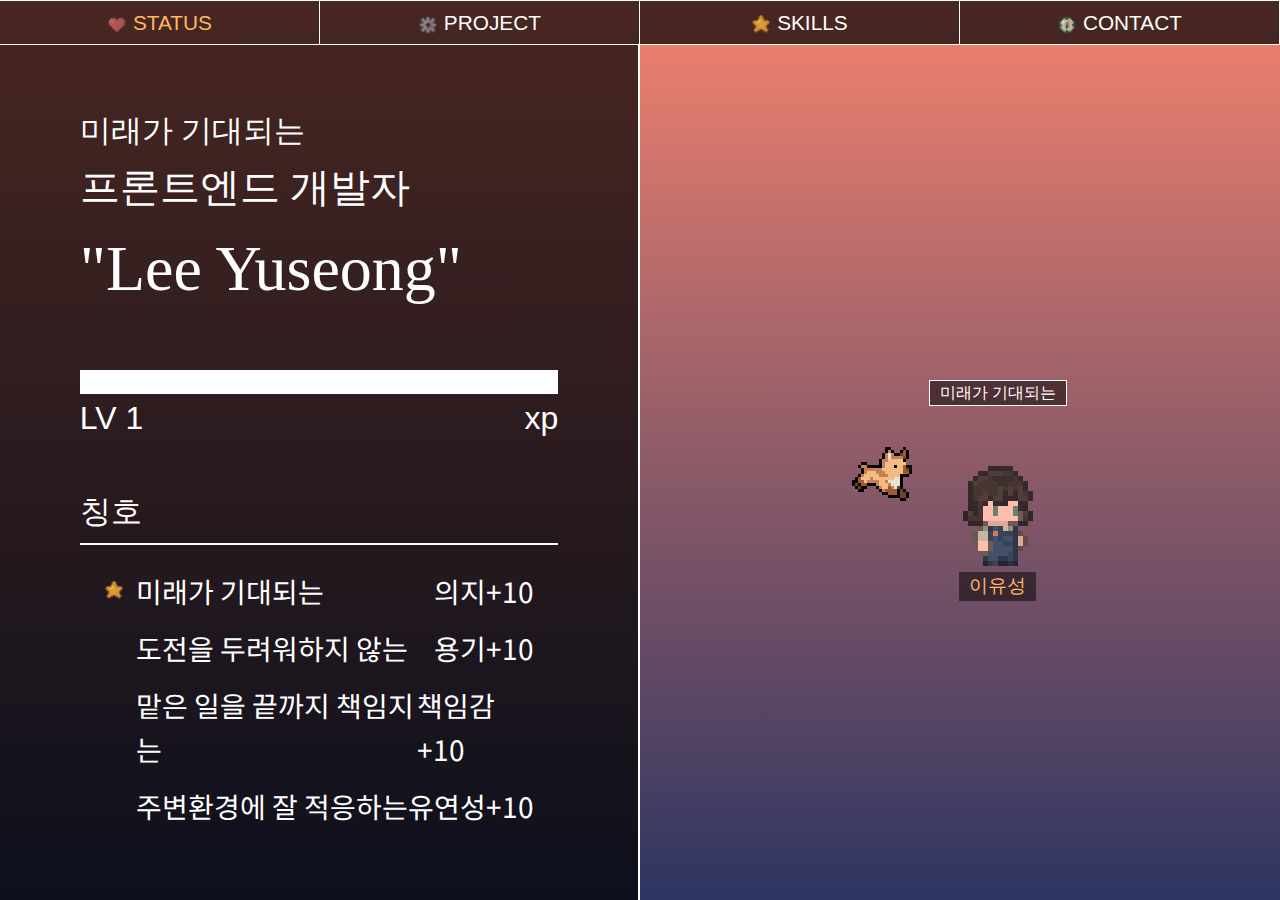
==== commit 8d207ba0: "Feat: projectPage - moblie btn" ====
--- a/index.html
+++ b/index.html
@@ -1,94 +1,96 @@
 <!doctype html>
 <html class="no-js" lang="en">
-  <head>
-    <meta charset="utf-8" />
-    <meta http-equiv="x-ua-compatible" content="ie=edge">
-    <meta name="viewport" content="width=device-width, initial-scale=1.0">
-    <title>leeyuseong</title>
-    
-    <!-- desc -->
-    <meta name="description" content="이유성 포트폴리오 사이트 입니다.">
-    <meta name="keyword" content="웹디자이너,웹퍼블리셔,포트폴리오,자기소개,이력서">
-
-    <!-- favicon -->
-    <link rel="icon" href="favicon.ico" type="image/x-icon">
-    
-    <!-- op -->
-    <meta property="og:type" content="website"> 
-    <meta property="og:title" content="이유성 | 포트폴리오">
-    <meta property="og:description" content="leeyuseong portfolio입니다">
-    <meta property="og:image" content="asset/img/opImg.png">
-    <meta property="og:url" content="https://leeyuseongportfolio.netlify.app/">
-
-    <!-- webfont -->
-    <link rel="preconnect" href="https://fonts.googleapis.com">
-    <link rel="preconnect" href="https://fonts.gstatic.com" crossorigin>
-    <link href="https://fonts.googleapis.com/css2?family=Noto+Sans+KR:wght@400;700&display=swap" rel="stylesheet">
-
-    <!-- css -->
-    <link rel="stylesheet" href="asset/css/normalize.css">
-    <link rel="stylesheet" href="asset/css/foundation.min.css">
-    <link rel="stylesheet" href="asset/css/style.css">
-
-    <!-- js -->
-    <script src="https://cdn.jsdelivr.net/npm/jquery@3.6.0/dist/jquery.min.js"></script>
-    <script src="https://cdn.jsdelivr.net/npm/animejs@3.1.0/lib/anime.js?ver=5.3.2"></script>
-    <script src="asset/src/core.js"></script>
-  </head>
-
-  <body>
-    <div class="wrap">
-      <nav>
-        <ul class="gnb" data-mobile-app-filter-menu>
-          <li class="is-active">
-            <a href="#">
-              <img src="asset/img/heart.png" alt="heart">
-              <span>STATUS</span> 
-            </a>
-          </li>
-          <li>
-            <a href="#">
-              <img src="asset/img/xhqsl.png" alt="toothedWheel">
-              <span>PROJECT</span> 
-            </a>
-          </li>
-          <li>
-            <a href="#">
-              <img src="asset/img/star.png" alt="star01">
-              <span>SKILLS</span> 
-            </a>
-          </li>
-          <li>
-            <a href="#">
-              <img src="asset/img/map.png" alt="contact">
-              <span>CONTACT</span>  
-            </a>
-          </li>
-        </ul>
-        <ul class="projectNav">
-          <li class="projectNavItem item01 is-active"><a href="#">잔고냉장고</a></li>
-          <li class="projectNavItem item02"><a href="#">타워필라테스</a></li>
-          <li class="projectNavItem item03"><a href="#">레고 시티경찰</a></li>
-        </ul>
-      </nav>
-
-      <main>
-          <div class="statusPage activePage">
-            <div class="leftSection">
-              <div class="container">
-              <div class="nameTag">
-                <div class="nameTxt">
-                  <h3 class="activeTitle">미래가 기대되는</h3>
-                  <h2 class="job">웹 퍼블리셔</h2>
-                  <h1 class="myName">"Lee Yuseong"</h1>
-                </div>
-              </div>
+
+<head>
+  <meta charset="utf-8" />
+  <meta http-equiv="x-ua-compatible" content="ie=edge">
+  <meta name="viewport" content="width=device-width, initial-scale=1.0">
+  <title>leeyuseong</title>
+
+  <!-- desc -->
+  <meta name="description" content="이유성 포트폴리오 사이트 입니다.">
+  <meta name="keyword" content="프론트엔드,개발자,포트폴리오,자기소개,이력서">
+
+  <!-- favicon -->
+  <link rel="icon" href="favicon.ico" type="image/x-icon">
+
+  <!-- op -->
+  <meta property="og:type" content="website">
+  <meta property="og:title" content="이유성 | 포트폴리오">
+  <meta property="og:description" content="leeyuseong portfolio입니다">
+  <meta property="og:image" content="asset/img/opImg.png">
+  <meta property="og:url" content="https://leeyuseongportfolio.netlify.app/">
+
+  <!-- webfont -->
+  <link rel="preconnect" href="https://fonts.googleapis.com">
+  <link rel="preconnect" href="https://fonts.gstatic.com" crossorigin>
+  <link href="https://fonts.googleapis.com/css2?family=Noto+Sans+KR:wght@400;700&display=swap" rel="stylesheet">
+
+  <!-- css -->
+  <link rel="stylesheet" href="asset/css/normalize.css">
+  <link rel="stylesheet" href="asset/css/foundation.min.css">
+  <link rel="stylesheet" href="asset/css/style.css">
+
+  <!-- js -->
+  <script src="https://cdn.jsdelivr.net/npm/jquery@3.6.0/dist/jquery.min.js"></script>
+  <script src="https://cdn.jsdelivr.net/npm/animejs@3.1.0/lib/anime.js?ver=5.3.2"></script>
+  <script src="asset/src/core.js"></script>
+</head>
+
+<body>
+  <div class="wrap">
+    <nav>
+      <ul class="gnb" data-mobile-app-filter-menu>
+        <li class="is-active">
+          <a href="#">
+            <img src="asset/img/heart.png" alt="heart">
+            <span>STATUS</span>
+          </a>
+        </li>
+        <li>
+          <a href="#">
+            <img src="asset/img/xhqsl.png" alt="toothedWheel">
+            <span>PROJECT</span>
+          </a>
+        </li>
+        <li>
+          <a href="#">
+            <img src="asset/img/star.png" alt="star01">
+            <span>SKILLS</span>
+          </a>
+        </li>
+        <li>
+          <a href="#">
+            <img src="asset/img/map.png" alt="contact">
+            <span>CONTACT</span>
+          </a>
+        </li>
+      </ul>
+      <ul class="projectNav">
+        <li class="projectNavItem item03 is-active"><a href="#">오늘 전장</a></li>
+        <li class="projectNavItem item03"><a href="#">레고 시티경찰</a></li>
+        <li class="projectNavItem item02"><a href="#">타워필라테스</a></li>
+        <li class="projectNavItem item01 "><a href="#">잔고냉장고</a></li>
+      </ul>
+    </nav>
+
+    <main>
+      <div class="statusPage activePage">
+        <div class="leftSection">
+          <div class="container">
+            <div class="nameTag">
+              <div class="nameTxt">
+                <h3 class="activeTitle">미래가 기대되는</h3>
+                <h2 class="job">프론트엔드 개발자</h2>
+                <h1 class="myName">"Lee Yuseong"</h1>
+              </div>
+            </div>
             <div class="exp">
               <div class="fullBox">
                 <div class="innerBox"></div>
               </div>
               <div class="expTxt">
-                <div class="levelTxt">LV 
+                <div class="levelTxt">LV
                   <span class="levelNum">1</span>
                 </div>
                 <div class="myExp">xp</div>
@@ -97,7 +99,7 @@
             <div class="title">
               <h3>칭호</h3>
               <ul class="titleList">
-                <li  class="titleItem equippedTitle">
+                <li class="titleItem equippedTitle">
                   <span class="nameTitle">미래가 기대되는</span>
                   <span class="titleEffet">의지+10</span>
                 </li>
@@ -115,179 +117,184 @@
                 </li>
               </ul>
             </div>
-            </div>
-            </div>
-            <div class="rightSection">
-              <div class="doggy">
-                  <img src="asset/img/doggywalking.gif" alt="taniWalking">
-              </div>
-              <div class="me">
-                <div class="titleBox">
-                  미래가 기대되는
+          </div>
+        </div>
+        <div class="rightSection">
+          <div class="doggy">
+            <img src="asset/img/doggywalking.gif" alt="taniWalking">
+          </div>
+          <div class="me">
+            <div class="titleBox">
+              미래가 기대되는
+            </div>
+            <img src="asset/img/meRight.gif" alt="meRight">
+            <div class="nameBox">
+              이유성
+            </div>
+          </div>
+        </div>
+      </div>
+      <div class="projectPage">
+        <div class="leftSection">
+          <div class="container">
+            <section class="projectItem activeProject">
+              <div class="headingContainer">
+                <div class="hashtag ezkorry-roller ">
+                  <span>바보바보</span>
                 </div>
-                <img src="asset/img/meRight.gif" alt="meRight">
-                <div class="nameBox">
-                  이유성
-                </div>
-              </div>
-            </div>
-          </div>
-          <div class="projectPage">
-            <div class="leftSection">
-              <div class="container">
-                <section class="projectItem activeProject">
-                  <div class="headingContainer">
-                    <div class="hashtag ezkorry-roller"><span>바보바보</span></div>
-                  </div>
-                  <ul class="projectInfo"> 
-                    <li class="infoItem contribution">
-                      <h4 class="headingOfProject">CONTRIBUTION</h4>
-                      <div class="descOfContribution"></div>
-                    </li>
-                    <li class="infoItem">
-                      <h4 class="headingOfProject">DESCRIOTION</h4>
-                      <div class="descOfDetail">
-                        <ul >
-                        </ul>
-                      </div>
-                    </li>
-                    <li class="infoItem process">
-                      <h4 class="headingOfProject">PROCESS</h4>
-                      <div class="descOfProcess">
-                        <ul>
-                        </ul>
-                      </div>
-                    </li>
-                    <li class="infoItem">
-                      <h4 class="headingOfProject">REVIEW</h4>
-                      <div class="descOfReview">
-                        <ul>
-
-                        </ul>
-                      </div>
-                    </li>
-                  </ul>
-                  <div class="moreinfo">
-                    <a class="siteLink" target="_blank" href="#">새창으로보기</a>
-                    <a class="githubLink" target="_blank" href="#">과정보기(노션)</a>
-                  </div>
-                </section>
-              </div>
-            </div>
-            <div class="rightSection">
-              <div  class="frame">
-                <div class="frameHeader">
-                  <h4 class="titleOfFrame">잔고냉장고</h4>
-                  <ul class="framebuttons">
-                    <li class="minimization">
-                      <span class="line ine1"></span>
-                    </li>
-                    <li class="windowedMode">
-                      <span class="box"></span>
-                    </li>
-                    <li class="close">
-                      <span class="line line2"></span>
-                      <span class="line line3"></span>
-                    </li>
-                  </ul>
-                </div>
-                <div class="frameMain">
-                  <iframe  class="contentInnerFrame " src="https://towerpilates.netlify.app" frameborder="0"></iframe>
-
-                </div>
-              </div>
-            </div>
-          </div>
-
-              <div class="skillsPage">
-                <div class="leftSection">
-                  <div class="container">
-                  <ul class="skillList">
-                    <li class="skillItem">
-                      <h3 class="nameSkill ht">html5 & css3</h3>
-                    </li>
-                    <li class="skillItem">
-                      <h3 class="nameSkill js">javascript(ES6+)</h3>
-                    </li>
-                    <li class="skillItem">
-                      <h3 class="nameSkill ph">photoshop,  illustrator, XD</h3>
-                    </li>
-                    <li class="skillItem">
-                      <h3 class="nameSkill git">git & github</h3>
-                    </li>
-                  </ul>
-                  </div>
-              </div>
-                <div class="rightSection">
-                  <h3>DESCRIPTION</h3>
-                  <div class="box">
-                    <ul class="descTxt">
-                      <li class="htTxt activeDesc">콘텐츠 내용에 알맞은 시맨틱 태그로 코드 작성</li> 
-                      <li class="htTxt activeDesc">웹 표준 및 웹 접근성을 준수하여 반응형 웹사이트 제작</li>
-                      <li class="jsTxt">자바스크립트 ES6문법 이해</li>
-                      <li class="jsTxt">제이쿼리 활용하여 다채로운 동적 사이트 제작</li>
-                      <li class="jsTxt">다양한 OpenAPI 사용 가능</li>
-                      <li class="jsTxt">ajax와 json 사용 가능</li>
-                      <li class="phTxt">웹 사이트의 시안과 프로토타입 구현</li>
-                      <li class="phTxt">마케팅 콘텐츠 , 웹 앱 사이트, 앱 스플래시, UI 디자인 작업</li>
-                      <li class="gitTxt">Git으로 코드 버전 관리 Gih Hub로 원할한 협업</li>
-                    </ul>
-                    
-                  </div>
-                </div>
-            </div>  
-            <div class="contactPage">
-              <div class="leftSection">
-                <div class='wrapper'>
-                  <div role='button' class='retro-btn lg primary'>
-                    <a class='btn' target="_blank" href="mailto:leonjelly2@naver.com"> 
-                      <span class='btn-inner'>
-                        <span class='content-wrapper'>
-                          <span class='btn-content'>
-                            <span class='btn-content-inner' label='CLICK ME!'>
-                            </span>
-                          </span>
-                        </span>
-                      </span>
-                    </a>
-                  </div>
-                </div>
-              </div>
-              <div class="rightSection">
-                <div class="frame">
-                  <div class="frameHeader">
-                    <h4>myroom.exe</h4>
-                    <ul class="framebuttons">
-                      <li class="minimization">
-                        <span class="line ine1"></span>
-                      </li>
-                      <li class="windowedMode">
-                        <span class="box"></span>
-                      </li>
-                      <li class="close">
-                        <span class="line line2"></span>
-                        <span class="line line3"></span>
-                      </li>
+              </div>
+              <ul class="projectInfo">
+                <li class="infoItem contribution">
+                  <h4 class="headingOfProject">CONTRIBUTION</h4>
+                  <div class="descOfContribution"></div>
+                </li>
+                <li class="infoItem">
+                  <h4 class="headingOfProject">DESCRIOTION</h4>
+                  <div class="descOfDetail">
+                    <ul>
                     </ul>
                   </div>
-                  <div class="frameMain">
-                    <div class="myroom">
-                      <img src="asset/img/meSleep.gif" alt="meSleep">
-                      <img src="asset/img/doggySleep.gif" alt="tani">
-                      <div class="txtBox">
-                        <img src="asset/img/script.png" alt="script">
-                        <p class="taniScript">* 둘 다 자고 있다.</p>
-                      </div>
-                    </div></div>
-                </div>     
-              </div>
-            </div>
-          
-        </div>
-
-      </main>  
-    </div>
-    <script src="asset/src/main.js">
-    </script>
-  </body>
-</html>
+                </li>
+                <li class="infoItem process">
+                  <h4 class="headingOfProject">PROCESS</h4>
+                  <div class="descOfProcess">
+                    <ul>
+                    </ul>
+                  </div>
+                </li>
+                <li class="infoItem">
+                  <h4 class="headingOfProject">REVIEW</h4>
+                  <div class="descOfReview">
+                    <ul>
+                    </ul>
+                  </div>
+                </li>
+              </ul>
+              <div class="moreinfo">
+                <a class="siteLink" target="_blank" href="#">새창으로보기</a>
+                <a class="githubLink" target="_blank" href="#">과정보기</a>
+              </div>
+            </section>
+          </div>
+        </div>
+        <div class="rightSection">
+          <div class="frame">
+            <div class="frameHeader">
+              <h4 class="titleOfFrame">잔고냉장고</h4>
+              <ul class="framebuttons">
+                <li class="mobileBtn" title="모바일 크기로 보기">
+                  <span class="box"></span>
+                </li>
+                <li class="windowedMode" title="전체 화면으로 보기">
+                  <span class="box"></span>
+                </li>
+              </ul>
+            </div>
+            <div class="frameMain">
+              <iframe class="contentInnerFrame " src="https://towerpilates.netlify.app" frameborder="0"></iframe>
+
+            </div>
+          </div>
+        </div>
+      </div>
+
+      <div class="skillsPage">
+        <div class="leftSection">
+          <div class="container">
+            <ul class="skillList">
+              <li class="skillItem">
+                <h3 class="nameSkill ht">html5 & css3</h3>
+              </li>
+              <li class="skillItem">
+                <h3 class="nameSkill js">javascript(ES6+)</h3>
+              </li>
+              <li class="skillItem">
+                <h3 class="nameSkill">React</h3>
+              </li>
+              <li class="skillItem">
+                <h3 class="nameSkill ph">photoshop, illustrator, XD</h3>
+              </li>
+              <li class="skillItem">
+                <h3 class="nameSkill git">git & github</h3>
+              </li>
+            </ul>
+          </div>
+        </div>
+        <div class="rightSection">
+          <h3>DESCRIPTION</h3>
+          <div class="box">
+            <ul class="descTxt">
+              <li class="htTxt activeDesc">콘텐츠 내용에 알맞은 시맨틱 태그로 코드 작성</li>
+              <li class="htTxt activeDesc">웹 표준 및 웹 접근성을 준수하여 반응형 웹사이트 제작</li>
+              <li class="jsTxt">자바스크립트 ES6문법 이해</li>
+              <li class="jsTxt">제이쿼리 활용하여 다채로운 동적 사이트 제작</li>
+              <li class="jsTxt">다양한 OpenAPI 사용 가능</li>
+              <li class="jsTxt">ajax와 json 사용 가능</li>
+              <li class="phTxt">웹 사이트의 시안과 프로토타입 구현</li>
+              <li class="phTxt">마케팅 콘텐츠 , 웹 앱 사이트, 앱 스플래시, UI 디자인 작업</li>
+              <li class="gitTxt">Git으로 코드 버전 관리 Gih Hub로 원할한 협업</li>
+              <li class="reactTxt">함수 스타일로 컴포넌트를 작성할 수 있습니다.</li>
+              <li class="reactTxt">라이브러리를 import 하여 워</li>
+              <li class="reactTxt"></li>
+            </ul>
+
+          </div>
+        </div>
+      </div>
+      <div class="contactPage">
+        <div class="leftSection">
+          <div class='wrapper'>
+            <div role='button' class='retro-btn lg primary'>
+              <a class='btn' target="_blank" href="mailto:metemone@naver.com">
+                <span class='btn-inner'>
+                  <span class='content-wrapper'>
+                    <span class='btn-content'>
+                      <span class='btn-content-inner' label='CLICK ME!'>
+                      </span>
+                    </span>
+                  </span>
+                </span>
+              </a>
+            </div>
+          </div>
+        </div>
+        <div class="rightSection">
+          <div class="frame">
+            <div class="frameHeader">
+              <h4>myroom.exe</h4>
+              <ul class="framebuttons">
+                <li class="minimization">
+                  <span class="line ine1"></span>
+                </li>
+                <li class="windowedMode">
+                  <span class="box"></span>
+                </li>
+                <li class="close">
+                  <span class="line line2"></span>
+                  <span class="line line3"></span>
+                </li>
+              </ul>
+            </div>
+            <div class="frameMain">
+              <div class="myroom">
+                <img src="asset/img/meSleep.gif" alt="meSleep">
+                <img src="asset/img/doggySleep.gif" alt="tani">
+                <div class="txtBox">
+                  <img src="asset/img/script.png" alt="script">
+                  <p class="taniScript">* 둘 다 자고 있다.</p>
+                </div>
+              </div>
+            </div>
+          </div>
+        </div>
+      </div>
+
+  </div>
+
+  </main>
+  </div>
+  <script src="asset/src/main.js">
+  </script>
+</body>
+
+</html>--- a/asset/css/style.css
+++ b/asset/css/style.css
@@ -133,14 +133,17 @@
   height: 95vh;
 }
 
-/* statusPage */
+/******** statusPage **********/
 
 .statusPage {
   display: none;
-  background: url(../img/bg22.gif);
+  background-image: url(../img/bg.gif);
+  background-size: cover;
   width: 100vw;
 }
-
+.statusPage .leftSection {
+  overflow: scroll;
+}
 .nameTag {
   display: flex;
   text-align: left;
@@ -250,6 +253,9 @@
   overflow-y: scroll;
   height: 90vh;
 }
+.projectPage .leftSection.displayNone {
+  display: none;
+}
 .projectPage .leftSection::-webkit-scrollbar {
   background-color: rgba(0, 0, 0, 0);
   width: 10px;
@@ -263,10 +269,9 @@
   display: none;
 }
 .projectPage .container {
-  width: 90%;
+  width: 100%;
   margin: 0 auto;
   background: rgba(0, 0, 0, 0.3);
-  border: thick double #fff;
 }
 .projectPage h3 {
   font-size: 36px;
@@ -347,10 +352,6 @@
 .process strong::before {
   content: "";
 }
-.process 
-/* .projectInfo .infoItem li::before {
-  content: "* ";
-} */
 .moreinfo {
   width: 100%;
   display: flex;
@@ -376,8 +377,9 @@
 
 .rightSection .frame {
   width: 90%;
+  height: 80vh;
+
   margin: 50px auto;
-  height: 80vh;
   background-color: #c2c2c3;
   border-top: 7px solid #e3e3e3;
   border-left: 7px solid #e3e3e3;
@@ -385,6 +387,17 @@
   border-bottom: 7px solid #6d6e70;
   animation: fadeUp forwards 0.5s;
 }
+.rightSection .frame.fullmode {
+  width: 100vw;
+  height: 100vh;
+  position: absolute;
+  top: 0;
+  margin: 0;
+}
+.rightSection .frame.moblie__mode {
+  width: 400px;
+}
+
 .contentInnerFrame {
   width: 100%;
   height: 100%;
@@ -419,8 +432,20 @@
   height: 3px;
   background-color: #000;
 }
-.minimization .line1 {
-  bottom: 0;
+.mobileBtn {
+  cursor: pointer;
+}
+.mobileBtn .box {
+  position: absolute;
+  width: 14px;
+  margin-left: 3px;
+  height: 20px;
+  border: 2px solid #000;
+  border-top: 4px solid #000;
+  border-bottom: 4px solid #000;
+}
+.windowedMode {
+  cursor: pointer;
 }
 .windowedMode .box {
   display: block;
@@ -430,13 +455,14 @@
   border: 2px solid #000;
   border-top: 4px solid #000;
 }
-.close .line2 {
-  top: 50%;
-  transform: translateY(-50%) rotate(45deg);
-}
-.close .line3 {
-  bottom: 50%;
-  transform: translateY(50%) rotate(-45deg);
+
+.tabletBtn .box {
+  position: absolute;
+  width: 15px;
+  height: 20px;
+  margin-left: 2px;
+  border: 2px solid #000;
+  border-top: 4px solid #000;
 }
 
 .frameMain {
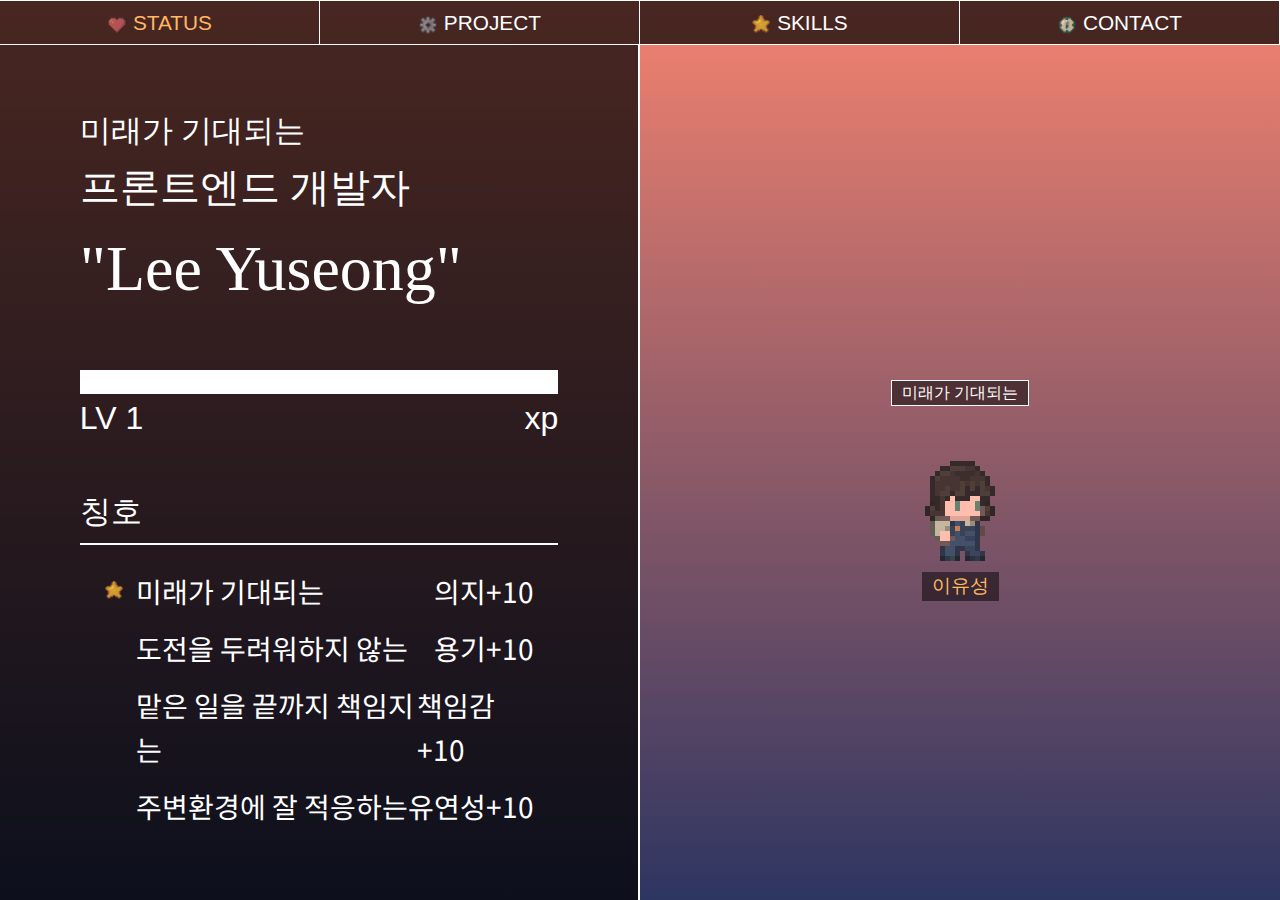
==== commit 5441e7dc: "Fix: fullmode and mobliemode etc" ====
--- a/index.html
+++ b/index.html
@@ -120,9 +120,6 @@
           </div>
         </div>
         <div class="rightSection">
-          <div class="doggy">
-            <img src="asset/img/doggywalking.gif" alt="taniWalking">
-          </div>
           <div class="me">
             <div class="titleBox">
               미래가 기대되는
@@ -171,8 +168,8 @@
                 </li>
               </ul>
               <div class="moreinfo">
-                <a class="siteLink" target="_blank" href="#">새창으로보기</a>
-                <a class="githubLink" target="_blank" href="#">과정보기</a>
+                <a class="siteLink" target="_blank" href="#">새창으로 보기</a>
+                <a class="githubLink" target="_blank" href="#">깃허브 보기</a>
               </div>
             </section>
           </div>
@@ -209,7 +206,7 @@
                 <h3 class="nameSkill js">javascript(ES6+)</h3>
               </li>
               <li class="skillItem">
-                <h3 class="nameSkill">React</h3>
+                <h3 class="nameSkill react">React</h3>
               </li>
               <li class="skillItem">
                 <h3 class="nameSkill ph">photoshop, illustrator, XD</h3>
@@ -226,6 +223,7 @@
             <ul class="descTxt">
               <li class="htTxt activeDesc">콘텐츠 내용에 알맞은 시맨틱 태그로 코드 작성</li>
               <li class="htTxt activeDesc">웹 표준 및 웹 접근성을 준수하여 반응형 웹사이트 제작</li>
+              <li class="htTxt activeDesc">Ketframe으로 자바스크립트를 사용하지 않고 간단한 애니메이션을 구현</li>
               <li class="jsTxt">자바스크립트 ES6문법 이해</li>
               <li class="jsTxt">제이쿼리 활용하여 다채로운 동적 사이트 제작</li>
               <li class="jsTxt">다양한 OpenAPI 사용 가능</li>
@@ -233,9 +231,9 @@
               <li class="phTxt">웹 사이트의 시안과 프로토타입 구현</li>
               <li class="phTxt">마케팅 콘텐츠 , 웹 앱 사이트, 앱 스플래시, UI 디자인 작업</li>
               <li class="gitTxt">Git으로 코드 버전 관리 Gih Hub로 원할한 협업</li>
-              <li class="reactTxt">함수 스타일로 컴포넌트를 작성할 수 있습니다.</li>
-              <li class="reactTxt">라이브러리를 import 하여 워</li>
-              <li class="reactTxt"></li>
+              <li class="reactTxt">함수 스타일로 컴포넌트 작성하고 props를 사용하여 데이터 전달</li>
+              <li class="reactTxt">map이나 삼항 연산자와 같은 리액트에 최적화된 자바스크립트 문법으로 데이터 바인딩</li>
+              <li class="reactTxt">useState로 UI를 제작</li>
             </ul>
 
           </div>
--- a/asset/css/style.css
+++ b/asset/css/style.css
@@ -38,7 +38,7 @@
 }
 .ezkorry-roller {
   overflow: hidden;
-  white-space: nowrap;
+  /* white-space: nowrap; */
 }
 /* nav */
 .gnb {
@@ -278,7 +278,6 @@
   margin-bottom: 0;
 }
 .projectPage .headingContainer {
-  text-indent: 28px;
   letter-spacing: 0.05em;
 }
 .mainTitle {
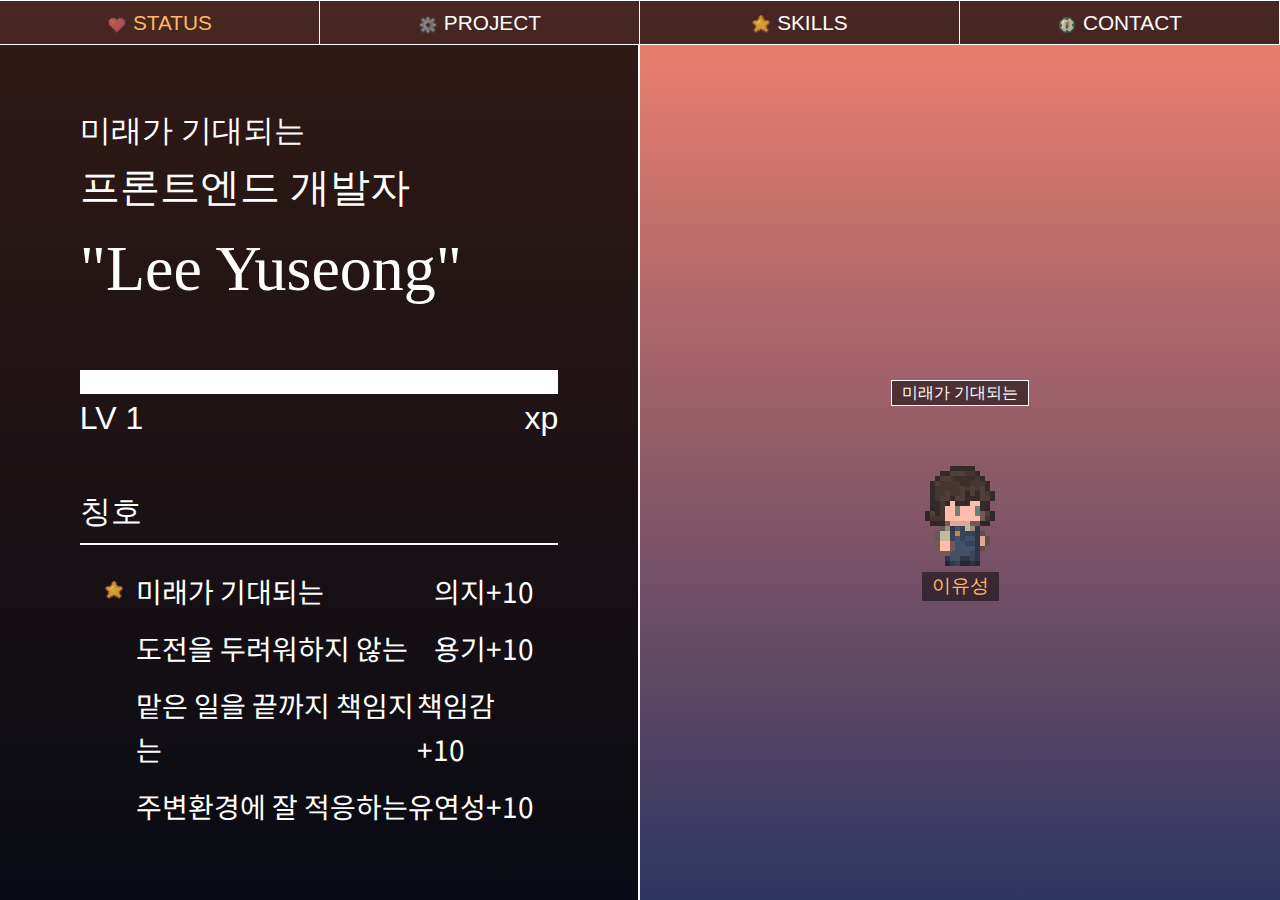
==== commit 69085d3a: "Style+Docs: ProjectPage Txt size, json" ====
--- a/index.html
+++ b/index.html
@@ -261,15 +261,8 @@
             <div class="frameHeader">
               <h4>myroom.exe</h4>
               <ul class="framebuttons">
-                <li class="minimization">
-                  <span class="line ine1"></span>
-                </li>
                 <li class="windowedMode">
                   <span class="box"></span>
-                </li>
-                <li class="close">
-                  <span class="line line2"></span>
-                  <span class="line line3"></span>
                 </li>
               </ul>
             </div>
--- a/asset/css/style.css
+++ b/asset/css/style.css
@@ -125,7 +125,7 @@
 .leftSection {
   width: 50vw;
   height: 95vh;
-  background-color: rgba(0, 0, 0, 0.7);
+  background-color: rgba(0, 0, 0, 0.8);
   border-right: 2px solid #fff;
 }
 .rightSection {
@@ -279,6 +279,8 @@
 }
 .projectPage .headingContainer {
   letter-spacing: 0.05em;
+  padding-left: 2rem;
+  background-color: #03c4a1;
 }
 .mainTitle {
   color: #03c4a1;
@@ -292,10 +294,9 @@
   font-size: 22px;
 }
 .hashtag {
-  background-color: #03c4a1;
   font-weight: bold;
   padding: 28px 0;
-  font-size: 48px;
+  font-size: 2.2rem;
   width: 100%;
 }
 .projectInfo .desc {
@@ -322,12 +323,12 @@
   flex-direction: column;
 }
 .contribution .desc {
-  text-indent: 28px;
+  text-indent: 1.12rem;
 }
 .projectInfo .infoItem .headingOfProject {
   font-family: "Noto Sans KR", sans-serif;
   padding: 5px 10px;
-  font-size: 36px;
+  font-size: 1.6rem;
   color: #fff;
   border-top: 3px solid #fff;
   border-bottom: 3px solid #fff;
@@ -341,7 +342,7 @@
   /* text-shadow: 4px 4px 0px #000, 7px 7px 0px rgba(0, 0, 0, 0.2); */
   padding: 5px 10px;
   margin-top: 72px;
-  font-size: 1.8rem;
+  font-size: 1.6rem;
   background-color: rgba(0, 0, 0, 0.3);
   width: fit-content;
 }
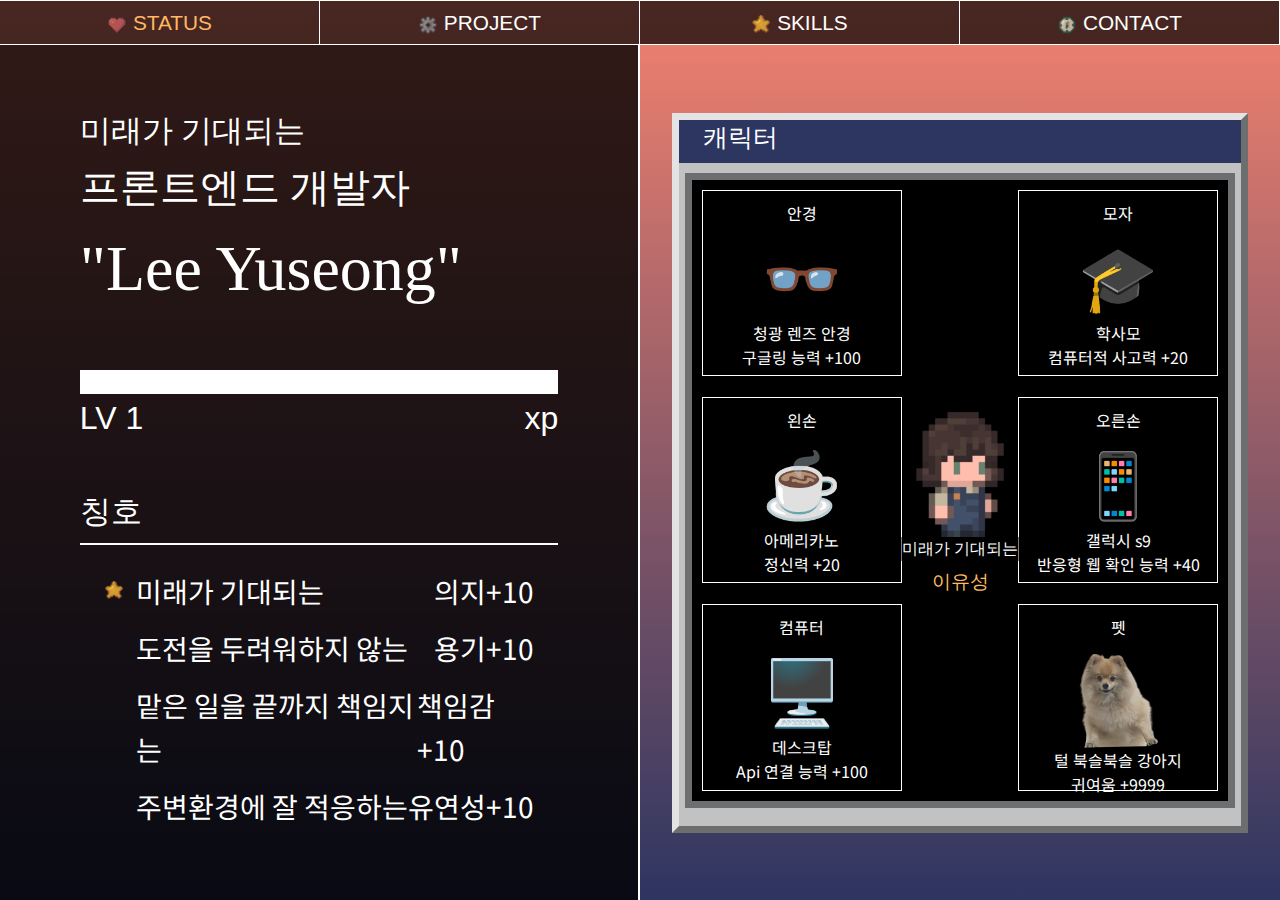
==== commit c6be2627: "Style: main page" ====
--- a/index.html
+++ b/index.html
@@ -68,9 +68,9 @@
       </ul>
       <ul class="projectNav">
         <li class="projectNavItem item03 is-active"><a href="#">오늘 전장</a></li>
-        <li class="projectNavItem item03"><a href="#">레고 시티경찰</a></li>
+        <li class="projectNavItem item03"><a href="#">잔고냉장고</a></li>
         <li class="projectNavItem item02"><a href="#">타워필라테스</a></li>
-        <li class="projectNavItem item01 "><a href="#">잔고냉장고</a></li>
+        <li class="projectNavItem item01 "><a href="#">레고 시티경찰</a></li>
       </ul>
     </nav>
 
@@ -120,13 +120,60 @@
           </div>
         </div>
         <div class="rightSection">
+          <div class="frame">
+            <div class="frameHeader">
+              <h4 class="titleCharater">캐릭터</h4>
+              </ul>
+            </div>
+            <div class="frameMain">
+              
+          <div class="equipmentBox">
+            <div class="head equipment">
+              <div class="title">안경</div>
+              <div class="img">👓
+              </div>
+              <div class="desc">청광 렌즈 안경 <br>구글링 능력 +100</div>
+            </div>
+            <div class="righthand equipment">
+              <div class="title">왼손</div>
+              <div class="img">☕
+              </div>
+              <div class="desc">아메리카노<br>정신력 +20</div></div>
+            <div class="outer equipment">
+              <div class="title">컴퓨터</div>
+              <div class="img">
+                🖥️
+              </div>
+              <div class="desc">데스크탑<br>Api 연결 능력 +100</div></div>
+            <div class="shoes equipment">
+              <div class="title">모자</div>
+              <div class="img">
+                🎓️
+              </div>
+              <div class="desc">학사모<br>컴퓨터적 사고력 +20  </div></div>
+              <div class="lefthand equipment">
+                <div class="title">오른손</div>
+                <div class="img">
+                  📱
+                </div>
+                <div class="desc">갤럭시 s9 <br> 반응형 웹 확인 능력 +40</div></div>
+            <div class="pet equipment">
+              <div class="title">펫</div>
+              <div class="img">
+                <img height="50" src="asset/img/tani.png" alt="tani">
+              </div>
+              <div class="desc">털 북슬북슬 강아지<br>귀여움 +9999</div>
+            </div>
+          </div>
           <div class="me">
+            <img src="asset/img/meRight.gif" alt="meRight">
             <div class="titleBox">
               미래가 기대되는
             </div>
-            <img src="asset/img/meRight.gif" alt="meRight">
             <div class="nameBox">
               이유성
+            </div>
+          </div>
             </div>
           </div>
         </div>
@@ -137,7 +184,7 @@
             <section class="projectItem activeProject">
               <div class="headingContainer">
                 <div class="hashtag ezkorry-roller ">
-                  <span>바보바보</span>
+                  <span></span>
                 </div>
               </div>
               <ul class="projectInfo">
@@ -260,11 +307,6 @@
           <div class="frame">
             <div class="frameHeader">
               <h4>myroom.exe</h4>
-              <ul class="framebuttons">
-                <li class="windowedMode">
-                  <span class="box"></span>
-                </li>
-              </ul>
             </div>
             <div class="frameMain">
               <div class="myroom">
--- a/asset/css/style.css
+++ b/asset/css/style.css
@@ -137,7 +137,6 @@
 
 .statusPage {
   display: none;
-  background-image: url(../img/bg.gif);
   background-size: cover;
   width: 100vw;
 }
@@ -221,17 +220,53 @@
   justify-content: center;
   align-items: center;
 }
+
+/* 테스트중 */
+.rightSection .frame {
+  position: relative;
+}
+.img {
+  font-size: 4rem;
+}
+.equipmentBox {
+  background-image: url(../img/bg.gif);
+  background-size: cover;
+  display: flex;
+  width: 100%;
+  height: 100%;
+  flex-direction: column;
+  align-content: space-between;
+  justify-content: space-around;
+  flex-wrap: wrap;
+}
+.equipment {
+  background-color: rgba(0, 0, 0, 0.7);
+  border: 1px solid #fff;
+  width: 200px;
+  height: 30%;
+  text-align: center;
+  padding: 10px;
+  margin: 10px;
+}
+img[alt="tani"] {
+  height: 100px;
+}
+/* 여기까지 */
+
 .rightSection .me {
   font-family: "NeoDunggeunmo";
-  position: relative;
+  position: absolute;
   display: flex;
   justify-content: center;
   flex-direction: column;
   align-items: center;
+  top: 15%;
+  right: 50%;
+  width: 200%;
+  transform: translateX(50%) translateY(50%);
 }
 .rightSection .titleBox {
   background: rgba(0, 0, 0, 0.5);
-  border: 1px solid #fff;
   color: #fff;
   padding: 0 10px;
 }
@@ -244,7 +279,8 @@
   padding: 0 10px;
   color: #ffb961;
 }
-.rightSection img[alt="taniWalking"] {
+.me > img {
+  width: 200px;
 }
 
 /**** projectPage ****/
@@ -512,9 +548,10 @@
   margin-top: 200px;
 }
 
-.box {
+.skillsPage .box {
   width: 70%;
-  border: 4px solid #fff;
+  background-color: rgba(0, 0, 0, 0.5);
+  border: 2px solid #fff;
   text-align: left;
 }
 .descTxt {
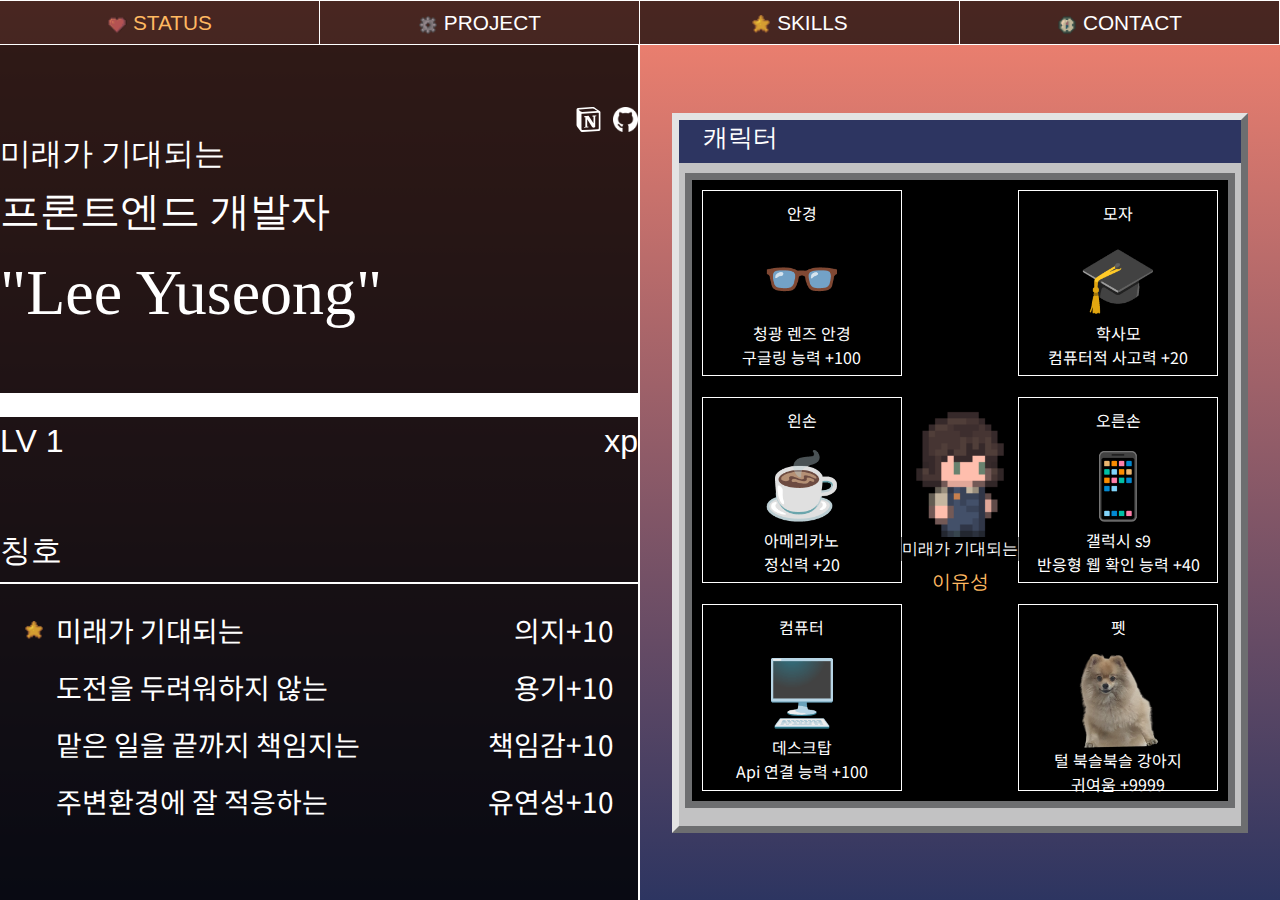
==== commit f6e3c651: "Feat: github, notion Link" ====
--- a/index.html
+++ b/index.html
@@ -78,6 +78,14 @@
       <div class="statusPage activePage">
         <div class="leftSection">
           <div class="container">
+            <div class="profileLink">
+              <a class="notionLogo" target="_blank" href="https://brawny-gum-f58.notion.site/a85ffcd7c25c4923be709700fd2a3085">
+                <img src="asset/img/notion__logo.svg" alt="">
+              </a>
+              <a class="githubLogo" target="_blank" href="https://github.com/meteor-or">
+                <img width="25" src="asset/img/github__logo.png" alt="">
+              </a>
+            </div>
             <div class="nameTag">
               <div class="nameTxt">
                 <h3 class="activeTitle">미래가 기대되는</h3>
@@ -190,25 +198,25 @@
               <ul class="projectInfo">
                 <li class="infoItem contribution">
                   <h4 class="headingOfProject">CONTRIBUTION</h4>
-                  <div class="descOfContribution"></div>
+                  <div class="infoItemDesc descOfContribution"></div>
                 </li>
                 <li class="infoItem">
                   <h4 class="headingOfProject">DESCRIOTION</h4>
-                  <div class="descOfDetail">
+                  <div class="infoItemDesc descOfDetail">
                     <ul>
                     </ul>
                   </div>
                 </li>
                 <li class="infoItem process">
                   <h4 class="headingOfProject">PROCESS</h4>
-                  <div class="descOfProcess">
+                  <div class="infoItemDesc descOfProcess">
                     <ul>
                     </ul>
                   </div>
                 </li>
                 <li class="infoItem">
                   <h4 class="headingOfProject">REVIEW</h4>
-                  <div class="descOfReview">
+                  <div class="infoItemDesc descOfReview">
                     <ul>
                     </ul>
                   </div>
--- a/asset/css/style.css
+++ b/asset/css/style.css
@@ -119,8 +119,8 @@
 /* main */
 
 .container {
-  width: 75%;
-  margin: 10% auto;
+  max-width: 720px;
+  margin: 60px auto;
 }
 .leftSection {
   width: 50vw;
@@ -142,6 +142,14 @@
 }
 .statusPage .leftSection {
   overflow: scroll;
+}
+.profileLink {
+  display: flex;
+  justify-content: flex-end;
+}
+
+.profileLink .notionLogo {
+  margin-right: 12px;
 }
 .nameTag {
   display: flex;
@@ -159,7 +167,6 @@
 .nameTag img[alt="me"] {
   width: 30%;
 }
-
 .exp {
   font-family: "NeoDunggeunmo", sans-serif;
   margin-bottom: 10%;
@@ -221,7 +228,6 @@
   align-items: center;
 }
 
-/* 테스트중 */
 .rightSection .frame {
   position: relative;
 }
@@ -251,7 +257,6 @@
 img[alt="tani"] {
   height: 100px;
 }
-/* 여기까지 */
 
 .rightSection .me {
   font-family: "NeoDunggeunmo";
@@ -305,7 +310,7 @@
   display: none;
 }
 .projectPage .container {
-  width: 100%;
+  max-width: 100%;
   margin: 0 auto;
   background: rgba(0, 0, 0, 0.3);
 }
@@ -316,15 +321,7 @@
 .projectPage .headingContainer {
   letter-spacing: 0.05em;
   padding-left: 2rem;
-  background-color: #03c4a1;
-}
-.mainTitle {
-  color: #03c4a1;
-  -webkit-text-stroke: 1px #000;
-  text-shadow: 4px 4px 0px #000, 7px 7px 0px rgba(0, 0, 0, 0.3);
-}
-.subTitle {
-  color: #03c4a1;
+  background-color: #2d3561;
 }
 .projectInfo {
   font-size: 22px;
@@ -341,14 +338,8 @@
 .infoItem ul {
   margin: 0;
 }
-.descOfReview,
-.descOfDetail,
-.descOfProcess {
-  margin-bottom: 72px;
-  margin-left: 28px;
-}
-.descOfContribution {
-  margin: 72px 28px;
+.infoItemDesc {
+  margin: 72px 72px;
 }
 :is(.descOfReview, .descOfDetail, .descOfProcess) li {
   margin-bottom: 10px;
@@ -374,12 +365,10 @@
 }
 .infoItem strong {
   display: block;
-  color: #03c4a1;
   /* text-shadow: 4px 4px 0px #000, 7px 7px 0px rgba(0, 0, 0, 0.2); */
   padding: 5px 10px;
-  margin-top: 72px;
   font-size: 1.6rem;
-  background-color: rgba(0, 0, 0, 0.3);
+  background-color: #2d3561;
   width: fit-content;
 }
 .infoItem strong::before {
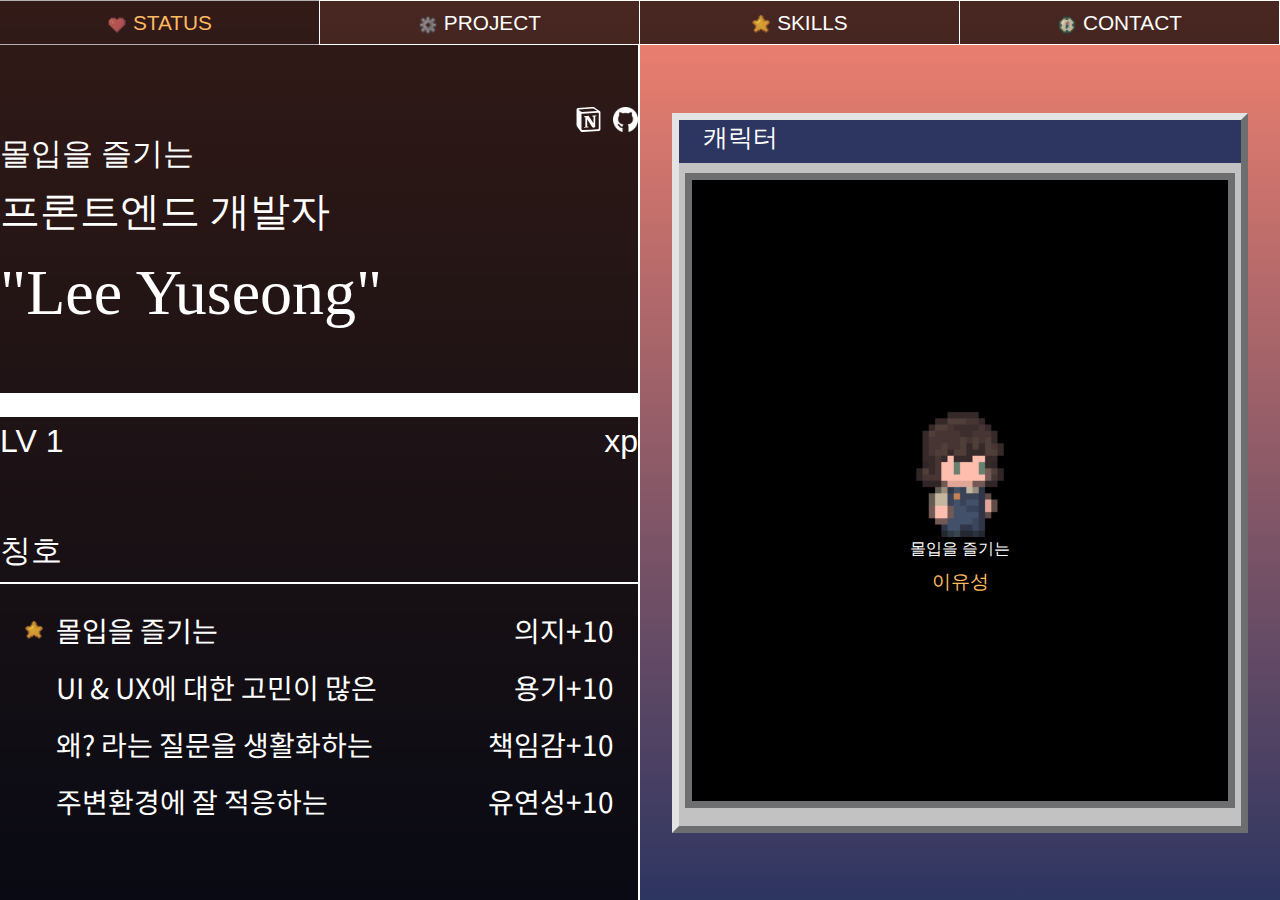
==== commit c157ada6: "프로젝트 nav 디자인 변경" ====
--- a/index.html
+++ b/index.html
@@ -39,56 +39,60 @@
 
 <body>
   <div class="wrap">
-    <nav>
-      <ul class="gnb" data-mobile-app-filter-menu>
-        <li class="is-active">
-          <a href="#">
-            <img src="asset/img/heart.png" alt="heart">
-            <span>STATUS</span>
-          </a>
-        </li>
-        <li>
-          <a href="#">
-            <img src="asset/img/xhqsl.png" alt="toothedWheel">
-            <span>PROJECT</span>
-          </a>
-        </li>
-        <li>
-          <a href="#">
-            <img src="asset/img/star.png" alt="star01">
-            <span>SKILLS</span>
-          </a>
-        </li>
-        <li>
-          <a href="#">
-            <img src="asset/img/map.png" alt="contact">
-            <span>CONTACT</span>
-          </a>
-        </li>
-      </ul>
-      <ul class="projectNav">
-        <li class="projectNavItem item03 is-active"><a href="#">오늘 전장</a></li>
-        <li class="projectNavItem item03"><a href="#">잔고냉장고</a></li>
-        <li class="projectNavItem item02"><a href="#">타워필라테스</a></li>
-        <li class="projectNavItem item01 "><a href="#">레고 시티경찰</a></li>
-      </ul>
-    </nav>
+    <header>
+      <nav>
+        <ul class="gnb" data-mobile-app-filter-menu>
+          <li class="is-active" title="">
+            <a href="#" title="소개 페이지로 넘어갑니다.">
+              <img src="asset/img/heart.png" alt="heart">
+              <span>STATUS</span>
+            </a>
+          </li>
+          <li>
+            <a href="#" title="프로젝트 페이지로 넘어갑니다.">
+              <img src="asset/img/xhqsl.png" alt="toothedWheel">
+              <span>PROJECT</span>
+            </a>
+          </li>
+          <li>
+            <a href="#" title="스킬 설명 페이지로 넘어갑니다.">
+              <img src="asset/img/star.png" alt="star01">
+              <span>SKILLS</span>
+            </a>
+          </li>
+          <li>
+            <a href="#" title="연락처 페이지로 넘어갑니다.">
+              <img src="asset/img/map.png" alt="contact">
+              <span>CONTACT</span>
+            </a>
+          </li>
+        </ul>
+        <ul class="projectNav">
+          <li class="projectNavItem is-active"><a href="#" title="채팅앱 프로젝트">채팅 앱</a></li>
+          <li class="projectNavItem "><a href="#" title="오늘 전장 프로젝트">오늘 전장</a></li>
+          <li class="projectNavItem "><a href="#" title="잔고 냉장고 프로젝트">잔고냉장고</a></li>
+          <li class="projectNavItem "><a href="#" title="레고 시티경찰 프로젝트">레고 시티경찰</a></li>
+          <li class="projectNavItem "><a href="#" title="타워필라테스 프로젝트">타워필라테스</a></li>
+        </ul>
+      </nav>
+    </header>
 
     <main>
       <div class="statusPage activePage">
         <div class="leftSection">
           <div class="container">
             <div class="profileLink">
-              <a class="notionLogo" target="_blank" href="https://brawny-gum-f58.notion.site/a85ffcd7c25c4923be709700fd2a3085">
+              <a class="notionLogo" title="누르면 노션 이력서로 이동합니다." target="_blank"
+                href="https://brawny-gum-f58.notion.site/a85ffcd7c25c4923be709700fd2a3085">
                 <img src="asset/img/notion__logo.svg" alt="">
               </a>
-              <a class="githubLogo" target="_blank" href="https://github.com/meteor-or">
+              <a class="githubLogo" title="누르면 깃허브로 이동합니다." target="_blank" href="https://github.com/meteor-or">
                 <img width="25" src="asset/img/github__logo.png" alt="">
               </a>
             </div>
             <div class="nameTag">
               <div class="nameTxt">
-                <h3 class="activeTitle">미래가 기대되는</h3>
+                <h3 class="activeTitle">몰입을 즐기는</h3>
                 <h2 class="job">프론트엔드 개발자</h2>
                 <h1 class="myName">"Lee Yuseong"</h1>
               </div>
@@ -104,19 +108,19 @@
                 <div class="myExp">xp</div>
               </div>
             </div>
-            <div class="title">
+            <section class="title">
               <h3>칭호</h3>
               <ul class="titleList">
                 <li class="titleItem equippedTitle">
-                  <span class="nameTitle">미래가 기대되는</span>
+                  <span class="nameTitle">몰입을 즐기는</span>
                   <span class="titleEffet">의지+10</span>
                 </li>
                 <li class="titleItem">
-                  <span class="nameTitle">도전을 두려워하지 않는</span>
+                  <span class="nameTitle">UI & UX에 대한 고민이 많은</span>
                   <span class="titleEffet">용기+10</span>
                 </li>
                 <li class="titleItem">
-                  <span class="nameTitle">맡은 일을 끝까지 책임지는</span>
+                  <span class="nameTitle">왜? 라는 질문을 생활화하는</span>
                   <span class="titleEffet">책임감+10</span>
                 </li>
                 <li class="titleItem">
@@ -124,64 +128,28 @@
                   <span class="titleEffet">유연성+10</span>
                 </li>
               </ul>
-            </div>
+            </section>
           </div>
         </div>
         <div class="rightSection">
           <div class="frame">
-            <div class="frameHeader">
+            <header class="frameHeader">
               <h4 class="titleCharater">캐릭터</h4>
               </ul>
-            </div>
+            </header>
             <div class="frameMain">
-              
-          <div class="equipmentBox">
-            <div class="head equipment">
-              <div class="title">안경</div>
-              <div class="img">👓
-              </div>
-              <div class="desc">청광 렌즈 안경 <br>구글링 능력 +100</div>
-            </div>
-            <div class="righthand equipment">
-              <div class="title">왼손</div>
-              <div class="img">☕
-              </div>
-              <div class="desc">아메리카노<br>정신력 +20</div></div>
-            <div class="outer equipment">
-              <div class="title">컴퓨터</div>
-              <div class="img">
-                🖥️
-              </div>
-              <div class="desc">데스크탑<br>Api 연결 능력 +100</div></div>
-            <div class="shoes equipment">
-              <div class="title">모자</div>
-              <div class="img">
-                🎓️
-              </div>
-              <div class="desc">학사모<br>컴퓨터적 사고력 +20  </div></div>
-              <div class="lefthand equipment">
-                <div class="title">오른손</div>
-                <div class="img">
-                  📱
-                </div>
-                <div class="desc">갤럭시 s9 <br> 반응형 웹 확인 능력 +40</div></div>
-            <div class="pet equipment">
-              <div class="title">펫</div>
-              <div class="img">
-                <img height="50" src="asset/img/tani.png" alt="tani">
-              </div>
-              <div class="desc">털 북슬북슬 강아지<br>귀여움 +9999</div>
-            </div>
-          </div>
-          <div class="me">
-            <img src="asset/img/meRight.gif" alt="meRight">
-            <div class="titleBox">
-              미래가 기대되는
-            </div>
-            <div class="nameBox">
-              이유성
-            </div>
-          </div>
+              <div class="equipmentBox">
+
+              </div>
+              <div class="me">
+                <img src="asset/img/meRight.gif" alt="meRight">
+                <div class="titleBox">
+                  몰입을 즐기는
+                </div>
+                <div class="nameBox">
+                  이유성
+                </div>
+              </div>
             </div>
           </div>
         </div>
@@ -232,7 +200,7 @@
         <div class="rightSection">
           <div class="frame">
             <div class="frameHeader">
-              <h4 class="titleOfFrame">잔고냉장고</h4>
+              <h4 class="titleOfFrame">채팅 앱</h4>
               <ul class="framebuttons">
                 <li class="mobileBtn" title="모바일 크기로 보기">
                   <span class="box"></span>
@@ -243,7 +211,7 @@
               </ul>
             </div>
             <div class="frameMain">
-              <iframe class="contentInnerFrame " src="https://towerpilates.netlify.app" frameborder="0"></iframe>
+              <iframe class="contentInnerFrame " src="" frameborder="0"></iframe>
 
             </div>
           </div>
@@ -255,19 +223,19 @@
           <div class="container">
             <ul class="skillList">
               <li class="skillItem">
-                <h3 class="nameSkill ht">html5 & css3</h3>
-              </li>
-              <li class="skillItem">
-                <h3 class="nameSkill js">javascript(ES6+)</h3>
-              </li>
-              <li class="skillItem">
-                <h3 class="nameSkill react">React</h3>
-              </li>
-              <li class="skillItem">
-                <h3 class="nameSkill ph">photoshop, illustrator, XD</h3>
-              </li>
-              <li class="skillItem">
-                <h3 class="nameSkill git">git & github</h3>
+                <p class="nameSkill ht">html5 & css3</p>
+              </li>
+              <li class="skillItem">
+                <p class="nameSkill js">javascript(ES6+)</p>
+              </li>
+              <li class="skillItem">
+                <p class="nameSkill react">React</p>
+              </li>
+              <li class="skillItem">
+                <p class="nameSkill ph">photoshop, illustrator, XD</p>
+              </li>
+              <li class="skillItem">
+                <p class="nameSkill git">git & github</p>
               </li>
             </ul>
           </div>
@@ -285,7 +253,7 @@
               <li class="jsTxt">ajax와 json 사용 가능</li>
               <li class="phTxt">웹 사이트의 시안과 프로토타입 구현</li>
               <li class="phTxt">마케팅 콘텐츠 , 웹 앱 사이트, 앱 스플래시, UI 디자인 작업</li>
-              <li class="gitTxt">Git으로 코드 버전 관리 Gih Hub로 원할한 협업</li>
+              <li class="gitTxt">Git으로 코드 버전 관리 Gih Hub로 원할한 협업 가능</li>
               <li class="reactTxt">함수 스타일로 컴포넌트 작성하고 props를 사용하여 데이터 전달</li>
               <li class="reactTxt">map이나 삼항 연산자와 같은 리액트에 최적화된 자바스크립트 문법으로 데이터 바인딩</li>
               <li class="reactTxt">useState로 UI를 제작</li>
@@ -298,7 +266,7 @@
         <div class="leftSection">
           <div class='wrapper'>
             <div role='button' class='retro-btn lg primary'>
-              <a class='btn' target="_blank" href="mailto:metemone@naver.com">
+              <a class='btn' title="이메일 창이 열립니다." target="_blank" href="mailto:metemone@naver.com">
                 <span class='btn-inner'>
                   <span class='content-wrapper'>
                     <span class='btn-content'>
@@ -329,7 +297,6 @@
           </div>
         </div>
       </div>
-
   </div>
 
   </main>
--- a/asset/css/style.css
+++ b/asset/css/style.css
@@ -15,13 +15,15 @@
 }
 @import url("https://fonts.googleapis.com/css2?family=Noto+Sans+KR:wght@400;700&display=swap");
 
+body {
+  background: linear-gradient(#f3826f, #2d3561);
+}
 .wrap {
-  background: linear-gradient(#f3826f, #2d3561);
-  width: 100vw;
   height: 100vh;
   color: #fff;
   font-family: "roboto", "Noto Sans KR", "NeoDunggeunmo", sans-serif;
   overflow: hidden;
+  margin: 0 auto;
 }
 ul {
   margin: 0;
@@ -43,30 +45,24 @@
 /* nav */
 .gnb {
   font-family: "NeoDunggeunmo", sans-serif;
-  display: -webkit-flex;
-  display: -ms-flexbox;
-  display: flex;
-  list-style-type: none;
-  -webkit-justify-content: space-around;
-  -ms-flex-pack: distribute;
+  display: flex;
   justify-content: space-around;
-  margin: 0;
+  align-items: center;
+
   height: 5vh;
-  -webkit-align-items: center;
-  -ms-flex-align: center;
-  align-items: center;
   border-top: 1px solid #fff;
   border-bottom: 1px solid #fff;
   background-color: rgba(0, 0, 0, 0.7);
   font-size: 1.3rem;
 }
-.projectNav {
-}
 .gnb li {
   border-right: 1px solid #fff;
   width: 25%;
   text-align: center;
 }
+.gnb li:hover {
+  background-color: rgba(0, 0, 0, 0.3);
+}
 .gnb li a {
   color: #fff;
   display: block;
@@ -85,26 +81,17 @@
 .projectNav {
   font-family: "NeoDunggeunmo", sans-serif;
   display: none;
-  list-style-type: none;
-  -webkit-justify-content: space-around;
-  -ms-flex-pack: distribute;
   justify-content: space-around;
-  margin: 0;
+  align-items: center;
   height: 2.8125rem;
-  -webkit-align-items: center;
-  -ms-flex-align: center;
-  align-items: center;
   border-bottom: 2px solid #fff;
   background-color: rgba(0, 0, 0, 0.7);
   font-size: 1.2rem;
-  display: none;
+  list-style: decimal;
 }
 .projectNavItem {
-  border-right: 2px solid #fff;
-}
-.projectNavItem {
-  width: 25%;
-  text-align: center;
+  width: 200px;
+  margin-left: 40px;
 }
 .projectNavItem a {
   color: #fff;
@@ -123,13 +110,13 @@
   margin: 60px auto;
 }
 .leftSection {
-  width: 50vw;
+  width: 50%;
   height: 95vh;
   background-color: rgba(0, 0, 0, 0.8);
   border-right: 2px solid #fff;
 }
 .rightSection {
-  width: 50vw;
+  width: 50%;
   height: 95vh;
 }
 
@@ -141,7 +128,8 @@
   width: 100vw;
 }
 .statusPage .leftSection {
-  overflow: scroll;
+  overflow-y: scroll;
+  overflow-x: hidden;
 }
 .profileLink {
   display: flex;
@@ -297,11 +285,11 @@
 .projectPage .leftSection.displayNone {
   display: none;
 }
-.projectPage .leftSection::-webkit-scrollbar {
+.leftSection::-webkit-scrollbar {
   background-color: rgba(0, 0, 0, 0);
   width: 10px;
 }
-.projectPage .leftSection::-webkit-scrollbar-thumb {
+.leftSection::-webkit-scrollbar-thumb {
   background-color: rgba(0, 0, 0, 0.5);
   border-radius: 20px;
   border: 1px solid rgba(255, 255, 255, 0.4);
@@ -370,6 +358,7 @@
   font-size: 1.6rem;
   background-color: #2d3561;
   width: fit-content;
+  margin-top: 2rem;
 }
 .infoItem strong::before {
   content: "#";
@@ -493,7 +482,7 @@
 .frameMain {
   background-color: #000;
   background-size: cover;
-  overflow-y: scroll;
+  overflow: hidden;
   width: 98%;
   height: 90%;
   margin: 10px auto;
@@ -523,6 +512,7 @@
   border-left: 5px solid #fff;
   padding-left: 31px;
   text-transform: uppercase;
+  font-size: 1.8rem;
 }
 .descSkill {
   font-size: 20px;
